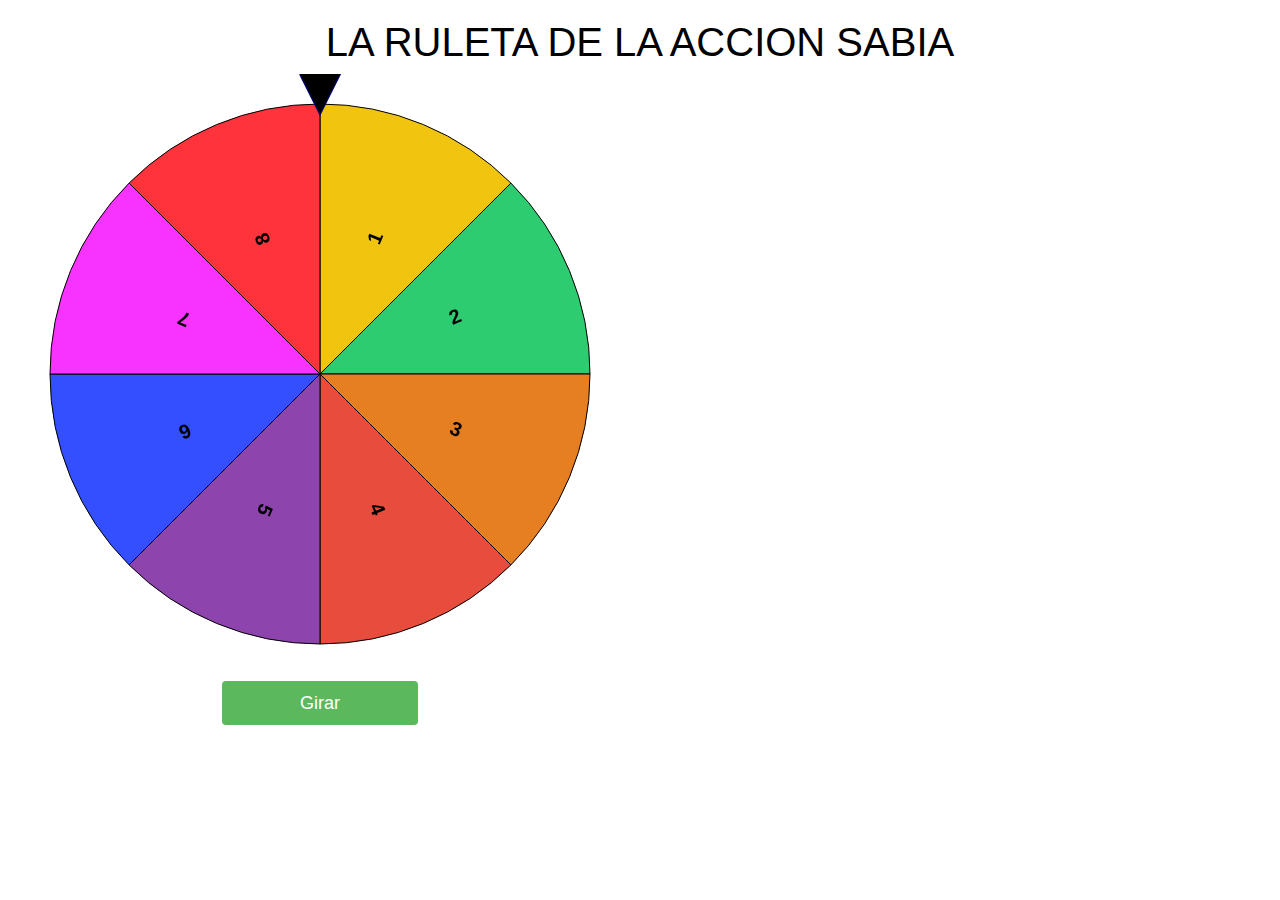
==== index.html @ cdbd2320 "inicial" ====
﻿<!doctype html>
<html lang="en">

<head>
    <meta charset="UTF-8">
    <meta name="viewport"
        content="width=device-width, user-scalable=no, initial-scale=1.0, maximum-scale=1.0, minimum-scale=1.0">
    <meta http-equiv="X-UA-Compatible" content="ie=edge">
    <title>Document</title>
    <script src="js/Winwheel.min.js"></script>
    <script src="js/TweenMax.min.js"></script>
    <script src="js/jQuery-2.1.4.min.js"></script>
    <link rel="stylesheet" href="css/bootstrap.min.css">
</head>
<style>
    body {
        /* background-image: url('https://cdn.pixabay.com/photo/2018/10/22/18/02/teacher-3765909_960_720.jpg');*/
        background-size: 100vw 100vh;
        /*escala automa el ancho y el alto*/
        background-attachment: fixed;
        /*para que la imagen de fondo no se mueva*/
        margin: 0;
    }

    .container {
        width: 100%;
        height: 100%;
    }

    .noneview{
        display: none;
    }
</style>

<body>
    <div class="container">
        <h1 STYLE="font-size: 40px;color:#000000; text-align: center;">LA RULETA DE LA ACCION SABIA</h1>
        <div class="row">           
            <div class="col-md-6" style="text-align: center;">
                <canvas id="canvas" height="600px" width="600px">
                </canvas>
                <center>
                    <input type="button" value="Girar" onclick="limpiar();miRuleta.startAnimation();" id="btn-girar"
                        class="btn btn-success btn-lg" style="width: 200px;margin-left: 0px;border: 2px solid #ffffff">
                </center>
                <br>
            </div>
            <div class="col-md-6">               
                <div id="div-content">
                    <!--Contenido ruleta-->
                    <div id="Pregunta_1" class="preguntas noneview" style="width: 90%;margin: auto">
                        <div class="modal-header">                            
                        <center>
                                <h2 class="modal-title" id="myTitle" style="color:#000"></h2>
                        </div>
                        <div class="modal-body" id="myContent">
                           
                        </div>
                        </center>   
                        <center>
                        <input type="button" value="Limpiar" onclick="limpiar()"
                        class="btn btn-warning btn-lg " style="width: 200px;margin-left: 0px;border: 2px solid #ffffff;">        
                        </center>             
                    </div>
                    <!--Fin Contenido ruleta-->                    
                </div>
            </div>
        </div>
    </div>



    <script>
        var miRuleta = new Winwheel({
            'numSegments': 8,
            'outerRadius': 270,
            'segments': [
                { 'fillStyle': '#f1c40f', 'text': '1' },
                { 'fillStyle': '#2ecc71', 'text': '2' },
                { 'fillStyle': '#e67e22', 'text': '3' },
                { 'fillStyle': '#e74c3c', 'text': '4' },
                { 'fillStyle': '#8e44ad', 'text': '5' },
                { 'fillStyle': '#334fff', 'text': '6' },
                { 'fillStyle': '#f933ff', 'text': '7' },
                { 'fillStyle': '#ff333c', 'text': '8' },
            ],
            'animation': {
                'type': 'spinToStop',
                'duration': 6,
                'callbackFinished': 'Mensaje()',
                'callbackAfter': 'dibujarIndicador()'
            }
        });

        dibujarIndicador();        
        function Mensaje() {
            $('#btn-girar').hide();
            var SegmentoSeleccionado = miRuleta.getIndicatedSegment();
            alert("La ruleta se ha detenido en el número " + SegmentoSeleccionado.text);
            if (SegmentoSeleccionado.text == "1") {
                $('.preguntas').addClass('noneview');
                $('#Pregunta_1').removeClass('noneview');
                $('#myTitle').html("TEXTO 1");
                $('#myContent').html("<ul><li>Opción 1</li><li>Opción 2</li></ul>");
            }
            if (SegmentoSeleccionado.text == "2") {
                $('.preguntas').addClass('noneview');
                $('#Pregunta_1').removeClass('noneview');
                $('#myTitle').html("TEXTO 2");
                $('#myContent').html("<ul><li>Opción 1</li><li>Opción 2</li></ul>");
            }
            if (SegmentoSeleccionado.text == "3") {1
                $('.preguntas').addClass('noneview');
                $('#Pregunta_1').removeClass('noneview');
                $('#myTitle').html("TEXTO 3");
                $('#myContent').html("<ul><li>Opción 1</li><li>Opción 2</li></ul>");
            }
            if (SegmentoSeleccionado.text == "4") {
                $('.preguntas').addClass('noneview');
                $('#Pregunta_1').removeClass('noneview');
                $('#myTitle').html("TEXTO 4");
                $('#myContent').html("<ul><li>Opción 1</li><li>Opción 2</li></ul>");
            }
            if (SegmentoSeleccionado.text == "5") {
                $('.preguntas').addClass('noneview');
                $('#Pregunta_1').removeClass('noneview');
                $('#myTitle').html("TEXTO 5");
                $('#myContent').html("<ul><li>Opción 1</li><li>Opción 2</li></ul>");
            }
            if (SegmentoSeleccionado.text == "6") {
                $('.preguntas').addClass('noneview');
                $('#Pregunta_1').removeClass('noneview');
                $('#myTitle').html("TEXTO 6");
                $('#myContent').html("<ul><li>Opción 1</li><li>Opción 2</li></ul>");
            }
            if (SegmentoSeleccionado.text == "7") {
                $('.preguntas').addClass('noneview');
                $('#Pregunta_1').removeClass('noneview');
                $('#myTitle').html("TEXTO 7");
                $('#myContent').html("<ul><li>Opción 1</li><li>Opción 2</li></ul>");
            }
            if (SegmentoSeleccionado.text == "8") {
                $('.preguntas').addClass('noneview');
                $('#Pregunta_1').removeClass('noneview');
                $('#myTitle').html("TEXTO 8");
                $('#myContent').html("<ul><li>Opción 1</li><li>Opción 2</li></ul>");
            }

            miRuleta.stopAnimation(false);
            dibujarIndicador();     
        }
        function dibujarIndicador() {
            var ctx = miRuleta.ctx;
            ctx.strokeStyle = 'navy';
            ctx.fillStyle = 'black';
            ctx.lineWidth = 2;
            ctx.beginPath();
            ctx.moveTo(300, 0);
            ctx.lineTo(320, 0);
            ctx.lineTo(300, 40);
            ctx.lineTo(280, 0);
            ctx.stroke();
            ctx.fill();
        }

        function limpiar(){
            $('.preguntas').addClass('noneview');
            miRuleta.rotationAngle = 0;
            miRuleta.draw();       
            dibujarIndicador();  
            $('#btn-girar').show();            
        }


    </script>

    <!-- *********************** SCRIPTS *********************************-->
    <script src="js/bootstrap.js"></script>
    <!-- *********************** SCRIPTS *********************************-->
</body>

</html>
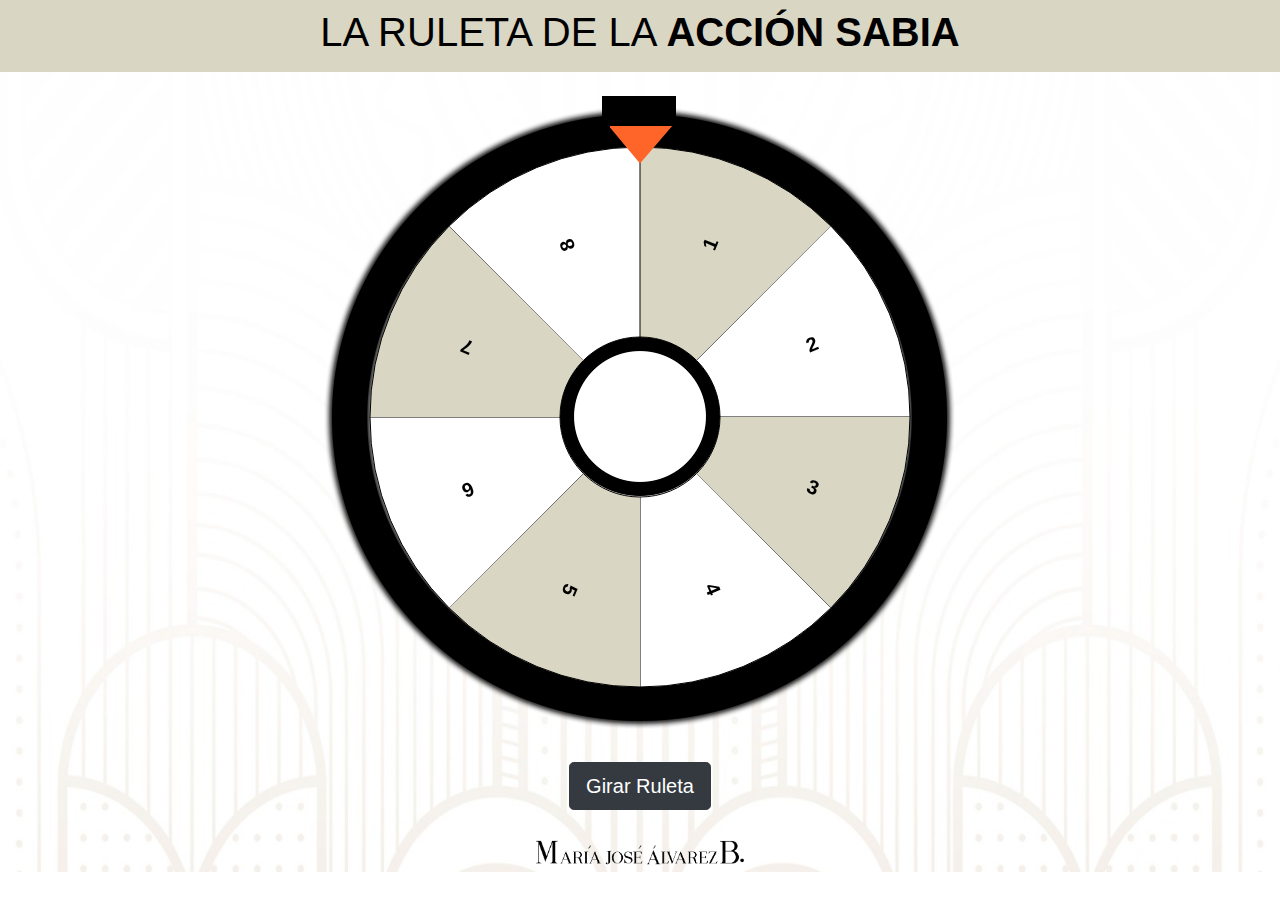
==== commit e20a7a5d: "modificacion css" ====
--- a/index.html
+++ b/index.html
@@ -1,182 +1,310 @@
-﻿<!doctype html>
-<html lang="en">
-
-<head>
-    <meta charset="UTF-8">
-    <meta name="viewport"
-        content="width=device-width, user-scalable=no, initial-scale=1.0, maximum-scale=1.0, minimum-scale=1.0">
-    <meta http-equiv="X-UA-Compatible" content="ie=edge">
-    <title>Document</title>
+<!DOCTYPE html>
+<html xmlns="http://www.w3.org/1999/xhtml">
+
+<head runat="server">
+    <!--Favicon-->
+    <meta http-equiv="Content-Type" content="text/html; charset=utf-8" />
+    <title>LA RULETA DE LA ACCION SABIA</title>
+    <!--Ruleta-->
     <script src="js/Winwheel.min.js"></script>
     <script src="js/TweenMax.min.js"></script>
-    <script src="js/jQuery-2.1.4.min.js"></script>
-    <link rel="stylesheet" href="css/bootstrap.min.css">
+    <!--jQuery-->
+    <script src="js/jquery-3.2.1.slim.min.js"></script>
+    <!--Sweet Alert-->
+    <link href="css/sweetalert2.css" rel="stylesheet" />
+    <script src="js/sweetalert2.min.js"></script>
+    <!--Bootstrap-->
+    <link rel="stylesheet" href="css/bootstrap.min.css" />
+    <!--Font Awesome-->
+    <link rel="stylesheet" href="css/font-awesome.min.css" />
+    <!--Imagen de Fondo-->
+    <style type="text/css">
+        body {
+            background-image: url("src/img/bg.jpg");
+            background-repeat: no-repeat;
+            background-attachment: absolute;
+            background-position: center;
+            background-size: 853px 480px;
+            background-size: 100% 100%;
+            margin: 0 auto;
+            font-family: 'Cerebri Sans Book' , sans-serif;
+            max-height: 950px !important;
+        }
+
+        .header {
+         background-color: #dad6c4;
+         padding: 10px;
+        }
+
+        #canvasContainer {
+            background-image: url(src/img/rueda_logo.png);
+            background-repeat: no-repeat;
+            background-position: center;
+            width: 700px;
+            height: 690px;
+            cursor: pointer;
+        }
+
+        .footer{
+            text-align: center;
+            margin-top: 20px;
+            font-size: 28px;
+
+        }
+    </style>
 </head>
-<style>
-    body {
-        /* background-image: url('https://cdn.pixabay.com/photo/2018/10/22/18/02/teacher-3765909_960_720.jpg');*/
-        background-size: 100vw 100vh;
-        /*escala automa el ancho y el alto*/
-        background-attachment: fixed;
-        /*para que la imagen de fondo no se mueva*/
-        margin: 0;
-    }
-
-    .container {
-        width: 100%;
-        height: 100%;
-    }
-
-    .noneview{
-        display: none;
-    }
-</style>
 
 <body>
-    <div class="container">
-        <h1 STYLE="font-size: 40px;color:#000000; text-align: center;">LA RULETA DE LA ACCION SABIA</h1>
-        <div class="row">           
-            <div class="col-md-6" style="text-align: center;">
-                <canvas id="canvas" height="600px" width="600px">
-                </canvas>
-                <center>
-                    <input type="button" value="Girar" onclick="limpiar();miRuleta.startAnimation();" id="btn-girar"
-                        class="btn btn-success btn-lg" style="width: 200px;margin-left: 0px;border: 2px solid #ffffff">
-                </center>
-                <br>
-            </div>
-            <div class="col-md-6">               
-                <div id="div-content">
-                    <!--Contenido ruleta-->
-                    <div id="Pregunta_1" class="preguntas noneview" style="width: 90%;margin: auto">
-                        <div class="modal-header">                            
-                        <center>
-                                <h2 class="modal-title" id="myTitle" style="color:#000"></h2>
+    <div class="header">
+        <h1 STYLE="font-size: 40px;color:#000000; text-align: center;">LA RULETA DE LA <strong>ACCIÓN SABIA</strong> </h1>
+    </div>  
+    <form id="form1" runat="server">              
+        <div class="container-fluid">
+            <div class="row">
+                <div class="col-sm-12" class="align-baseline">
+                    <div style="margin: 0 auto;width: 700px;">
+                        <div id="canvasContainer">
+                            <canvas id="canvas" width="700" height="690">
+                                Canvas not supported, please user another browser.
+                            </canvas>
                         </div>
-                        <div class="modal-body" id="myContent">
-                           
-                        </div>
-                        </center>   
-                        <center>
-                        <input type="button" value="Limpiar" onclick="limpiar()"
-                        class="btn btn-warning btn-lg " style="width: 200px;margin-left: 0px;border: 2px solid #ffffff;">        
-                        </center>             
+                        <!--Boton Girar-->
+                        <div style="text-align: center;">
+                            <input type="button" onclick="miRuleta.startAnimation();"
+                            class="btn btn-dark btn-lg" value="Girar Ruleta" />
+                        </div>                        
                     </div>
-                    <!--Fin Contenido ruleta-->                    
                 </div>
             </div>
         </div>
+    </form>
+    <div class="footer">
+            <img src="src/img/Logo_M.png" alt="María José ÁLvarez B" style="width: 242px;" />
     </div>
-
-
-
     <script>
+        function seleccion_1() {
+            swal({
+                title: '<i><font color="#000000"><h2><strong>Texto 1!</strong></h2></font></i> ',
+                imageUrl: '',
+                imageWidth: 221,
+                imageHeight: 137,
+                imageAlt: 'Custom image',
+                width: '100%',
+                padding: 60,
+                html:' <h3><small><p align="justify"><br /Lorem ipsum dolor sit amet, consectetur adipiscing elit, sed do eiusmod tempor incididunt ut labore et dolore magna aliqua. <br>Ut enim ad minim veniam, quis nostrud exercitation ullamco laboris nisi ut aliquip ex ea commodo consequat. Duis aute irure dolor in reprehenderit in voluptate velit esse cillum dolore eu fugiat nulla pariatur. Excepteur sint occaecat cupidatat non proident, sunt in culpa qui officia deserunt mollit anim id est laborum<br />  <br><ul><li>Opción 1</li> <li>Opción 2</li></ul> </h3>',
+                showCloseButton: true,
+                focusConfirm: false,
+                confirmButtonText:
+                    '<i class="fa fa-thumbs-up"></i> ¡Genial!',
+                confirmButtonAriaLabel: 'Thumbs up, great!',
+                confirmButtonColor: '#000000',
+            })
+        }
+        function seleccion_2() {
+            swal({
+                title: '<i><font color="#000000"><h2><strong>¡Texto 2!</font></strong></h2></i> ',
+                imageUrl: '',
+                imageWidth: 221,
+                imageHeight: 137,
+                imageAlt: 'Custom image',
+                width: '100%',
+                padding: 60,
+                html:' <h3><small><p align="justify"><br /Lorem ipsum dolor sit amet, consectetur adipiscing elit, sed do eiusmod tempor incididunt ut labore et dolore magna aliqua. <br>Ut enim ad minim veniam, quis nostrud exercitation ullamco laboris nisi ut aliquip ex ea commodo consequat. Duis aute irure dolor in reprehenderit in voluptate velit esse cillum dolore eu fugiat nulla pariatur. Excepteur sint occaecat cupidatat non proident, sunt in culpa qui officia deserunt mollit anim id est laborum<br />  <br><ul><li>Opción 1</li> <li>Opción 2</li></ul> </h3>',
+                showCloseButton: true,
+                focusConfirm: false,
+                confirmButtonText:
+                    '<i class="fa fa-thumbs-up"></i> ¡Genial!',
+                confirmButtonAriaLabel: 'Thumbs up, great!',
+                confirmButtonColor: '#000000',
+            })
+        }
+        function seleccion_3() {
+            swal({
+                title: '<i><font color="#000000"><h2><strong>¡Texto 3!</strong></h2></font></i> ',
+                imageUrl: '',
+                imageWidth: 221,
+                imageHeight: 137,
+                imageAlt: 'Custom image',
+                width: '100%',
+                padding: 60,
+                html:' <h3><small><p align="justify"><br /Lorem ipsum dolor sit amet, consectetur adipiscing elit, sed do eiusmod tempor incididunt ut labore et dolore magna aliqua. <br>Ut enim ad minim veniam, quis nostrud exercitation ullamco laboris nisi ut aliquip ex ea commodo consequat. Duis aute irure dolor in reprehenderit in voluptate velit esse cillum dolore eu fugiat nulla pariatur. Excepteur sint occaecat cupidatat non proident, sunt in culpa qui officia deserunt mollit anim id est laborum<br />  <br><ul><li>Opción 1</li> <li>Opción 2</li></ul> </h3>',
+                showCloseButton: true,
+                focusConfirm: false,
+                confirmButtonText:
+                    '<i class="fa fa-thumbs-up"></i> ¡Genial!',
+                confirmButtonAriaLabel: 'Thumbs up, great!',
+                confirmButtonColor: '#000000',
+            })
+        }
+        function seleccion_4() {
+            swal({
+                title: '<i><font color="#000000"><h2><strong>¡Texto 4!</strong></h2></font></i> ',
+                imageUrl: '',
+                imageWidth: 221,
+                imageHeight: 137,
+                imageAlt: 'Custom image',
+                width: '100%',
+                padding: 60,
+                html:' <h3><small><p align="justify"><br /Lorem ipsum dolor sit amet, consectetur adipiscing elit, sed do eiusmod tempor incididunt ut labore et dolore magna aliqua. <br>Ut enim ad minim veniam, quis nostrud exercitation ullamco laboris nisi ut aliquip ex ea commodo consequat. Duis aute irure dolor in reprehenderit in voluptate velit esse cillum dolore eu fugiat nulla pariatur. Excepteur sint occaecat cupidatat non proident, sunt in culpa qui officia deserunt mollit anim id est laborum<br />  <br><ul><li>Opción 1</li> <li>Opción 2</li></ul> </h3>',
+                showCloseButton: true,
+                focusConfirm: false,
+                confirmButtonText:
+                    '<i class="fa fa-thumbs-up"></i> ¡Genial!',
+                confirmButtonAriaLabel: 'Thumbs up, great!',
+                confirmButtonColor: '#000000',
+            })
+        }
+        function seleccion_5() {
+            swal({
+                title: '<i><font color="#000000"><h2><strong>¡Texto 5!</strong></h2></font></i> ',
+                imageUrl: '',
+                imageWidth: 221,
+                imageHeight: 137,
+                imageAlt: 'Custom image',
+                width: '100%',
+                padding: 60,
+                html:' <h3><small><p align="justify"><br /Lorem ipsum dolor sit amet, consectetur adipiscing elit, sed do eiusmod tempor incididunt ut labore et dolore magna aliqua. <br>Ut enim ad minim veniam, quis nostrud exercitation ullamco laboris nisi ut aliquip ex ea commodo consequat. Duis aute irure dolor in reprehenderit in voluptate velit esse cillum dolore eu fugiat nulla pariatur. Excepteur sint occaecat cupidatat non proident, sunt in culpa qui officia deserunt mollit anim id est laborum<br />  <br><ul><li>Opción 1</li> <li>Opción 2</li></ul> </h3>',
+                showCloseButton: true,
+                focusConfirm: false,
+                confirmButtonText:
+                    '<i class="fa fa-thumbs-up"></i> ¡Genial!',
+                confirmButtonAriaLabel: 'Thumbs up, great!',
+                confirmButtonColor: '#000000',
+            })
+        }
+        function seleccion_6() {
+            swal({
+                title: '<i><font color="#000000"><h2><strong>¡Texto 6!</strong></h2></font></i> ',
+                imageUrl: '',
+                imageWidth: 221,
+                imageHeight: 137,
+                imageAlt: 'Custom image',
+                width: '100%',
+                padding: 60,
+                html:' <h3><small><p align="justify"><br /Lorem ipsum dolor sit amet, consectetur adipiscing elit, sed do eiusmod tempor incididunt ut labore et dolore magna aliqua. <br>Ut enim ad minim veniam, quis nostrud exercitation ullamco laboris nisi ut aliquip ex ea commodo consequat. Duis aute irure dolor in reprehenderit in voluptate velit esse cillum dolore eu fugiat nulla pariatur. Excepteur sint occaecat cupidatat non proident, sunt in culpa qui officia deserunt mollit anim id est laborum<br />  <br><ul><li>Opción 1</li> <li>Opción 2</li></ul> </h3>',
+                showCloseButton: true,
+                focusConfirm: false,
+                confirmButtonText:
+                    '<i class="fa fa-thumbs-up"></i> ¡Genial!',
+                confirmButtonAriaLabel: 'Thumbs up, great!',
+                confirmButtonColor: '#000000',
+            })
+        }
+        function seleccion_7() {
+            swal({
+                title: '<i><font color="#000000"><h2><strong>¡Texto 7!</strong></h2></font></i> ',
+                imageUrl: '',
+                imageWidth: 221,
+                imageHeight: 137,
+                imageAlt: 'Custom image',
+                width: '100%',
+                padding: 60,
+                html:' <h3><small><p align="justify"><br /Lorem ipsum dolor sit amet, consectetur adipiscing elit, sed do eiusmod tempor incididunt ut labore et dolore magna aliqua. <br>Ut enim ad minim veniam, quis nostrud exercitation ullamco laboris nisi ut aliquip ex ea commodo consequat. Duis aute irure dolor in reprehenderit in voluptate velit esse cillum dolore eu fugiat nulla pariatur. Excepteur sint occaecat cupidatat non proident, sunt in culpa qui officia deserunt mollit anim id est laborum<br />  <br><ul><li>Opción 1</li> <li>Opción 2</li></ul> </h3>',
+                showCloseButton: true,
+                focusConfirm: false,
+                confirmButtonText:
+                    '<i class="fa fa-thumbs-up"></i> ¡Genial!',
+                confirmButtonAriaLabel: 'Thumbs up, great!',
+                confirmButtonColor: '#000000',
+            })
+        }
+        function seleccion_8() {
+            swal({
+                title: '<i><font color="#000000"><h2><strong>¡Texto 8!</strong></h2></font></i> ',
+                imageUrl: '',
+                imageWidth: 221,
+                imageHeight: 137,
+                imageAlt: 'Custom image',
+                width: '100%',
+                padding: 60,
+                html:' <h3><small><p align="justify"><br /Lorem ipsum dolor sit amet, consectetur adipiscing elit, sed do eiusmod tempor incididunt ut labore et dolore magna aliqua. <br>Ut enim ad minim veniam, quis nostrud exercitation ullamco laboris nisi ut aliquip ex ea commodo consequat. Duis aute irure dolor in reprehenderit in voluptate velit esse cillum dolore eu fugiat nulla pariatur. Excepteur sint occaecat cupidatat non proident, sunt in culpa qui officia deserunt mollit anim id est laborum<br />  <br><ul><li>Opción 1</li> <li>Opción 2</li></ul> </h3>',
+                showCloseButton: true,
+                focusConfirm: false,
+                confirmButtonText:
+                    '<i class="fa fa-thumbs-up"></i> ¡Genial!',
+                confirmButtonAriaLabel: 'Thumbs up, great!',
+                confirmButtonColor: '#000000',
+            })
+        }
+       
+        <!--Ruletasegmentos-->
         var miRuleta = new Winwheel({
-            'numSegments': 8,
-            'outerRadius': 270,
-            'segments': [
-                { 'fillStyle': '#f1c40f', 'text': '1' },
-                { 'fillStyle': '#2ecc71', 'text': '2' },
-                { 'fillStyle': '#e67e22', 'text': '3' },
-                { 'fillStyle': '#e74c3c', 'text': '4' },
-                { 'fillStyle': '#8e44ad', 'text': '5' },
-                { 'fillStyle': '#334fff', 'text': '6' },
-                { 'fillStyle': '#f933ff', 'text': '7' },
-                { 'fillStyle': '#ff333c', 'text': '8' },
+            'numSegments': 8, // Número de segmentos
+            'outerRadius': 270, // Radio externo
+            'innerRadius': 80,
+            'segments': [ // Datos de los segmentos
+                { 'fillStyle': '#dad6c4', 'text': '1', 'number': '1' },
+                { 'fillStyle': '#ffffff', 'text': '2', 'number': '2' },
+                { 'fillStyle': '#dad6c4', 'text': '3', 'number': '3' },
+                { 'fillStyle': '#ffffff', 'text': '4', 'number': '4' },
+                { 'fillStyle': '#dad6c4', 'text': '5', 'number': '5' },
+                { 'fillStyle': '#ffffff', 'text': '6', 'number': '6' },
+                { 'fillStyle': '#dad6c4', 'text': '7', 'number': '7' },
+                { 'fillStyle': '#ffffff', 'text': '8', 'number': '8' },
             ],
             'animation': {
-                'type': 'spinToStop',
-                'duration': 6,
-                'callbackFinished': 'Mensaje()',
-                'callbackAfter': 'dibujarIndicador()'
+                'type': 'spinToStop', // Giro y alto
+                'duration': 6, // Duración de giro
+                'callbackFinished': 'Mensaje()', // Función para mostrar mensaje
+                'callbackAfter': 'dibujarIndicador()' // Funciona de pintar indicador
             }
         });
-
-        dibujarIndicador();        
         function Mensaje() {
-            $('#btn-girar').hide();
-            var SegmentoSeleccionado = miRuleta.getIndicatedSegment();
-            alert("La ruleta se ha detenido en el número " + SegmentoSeleccionado.text);
-            if (SegmentoSeleccionado.text == "1") {
-                $('.preguntas').addClass('noneview');
-                $('#Pregunta_1').removeClass('noneview');
-                $('#myTitle').html("TEXTO 1");
-                $('#myContent').html("<ul><li>Opción 1</li><li>Opción 2</li></ul>");
+            var SegmentoSeleccionado =
+                winningSegment = miRuleta.getIndicatedSegment();
+                //console.log(SegmentoSeleccionado);
+            var MensajeSeleccionado = winningSegment.number;
+            switch (MensajeSeleccionado) {
+                case "1":
+                    seleccion_1();
+                    break;
+                case "2":
+                    seleccion_2();
+                    break;
+                case "3":
+                    seleccion_3();
+                    break;
+                case "4":
+                    seleccion_4();
+                    break;
+                case "5":
+                    seleccion_5();
+                    break;
+                case "6":
+                    seleccion_6();
+                    break;
+                case "7":
+                    seleccion_7();
+                    break;
+                case "8":
+                    seleccion_8();
+                    break;
             }
-            if (SegmentoSeleccionado.text == "2") {
-                $('.preguntas').addClass('noneview');
-                $('#Pregunta_1').removeClass('noneview');
-                $('#myTitle').html("TEXTO 2");
-                $('#myContent').html("<ul><li>Opción 1</li><li>Opción 2</li></ul>");
-            }
-            if (SegmentoSeleccionado.text == "3") {1
-                $('.preguntas').addClass('noneview');
-                $('#Pregunta_1').removeClass('noneview');
-                $('#myTitle').html("TEXTO 3");
-                $('#myContent').html("<ul><li>Opción 1</li><li>Opción 2</li></ul>");
-            }
-            if (SegmentoSeleccionado.text == "4") {
-                $('.preguntas').addClass('noneview');
-                $('#Pregunta_1').removeClass('noneview');
-                $('#myTitle').html("TEXTO 4");
-                $('#myContent').html("<ul><li>Opción 1</li><li>Opción 2</li></ul>");
-            }
-            if (SegmentoSeleccionado.text == "5") {
-                $('.preguntas').addClass('noneview');
-                $('#Pregunta_1').removeClass('noneview');
-                $('#myTitle').html("TEXTO 5");
-                $('#myContent').html("<ul><li>Opción 1</li><li>Opción 2</li></ul>");
-            }
-            if (SegmentoSeleccionado.text == "6") {
-                $('.preguntas').addClass('noneview');
-                $('#Pregunta_1').removeClass('noneview');
-                $('#myTitle').html("TEXTO 6");
-                $('#myContent').html("<ul><li>Opción 1</li><li>Opción 2</li></ul>");
-            }
-            if (SegmentoSeleccionado.text == "7") {
-                $('.preguntas').addClass('noneview');
-                $('#Pregunta_1').removeClass('noneview');
-                $('#myTitle').html("TEXTO 7");
-                $('#myContent').html("<ul><li>Opción 1</li><li>Opción 2</li></ul>");
-            }
-            if (SegmentoSeleccionado.text == "8") {
-                $('.preguntas').addClass('noneview');
-                $('#Pregunta_1').removeClass('noneview');
-                $('#myTitle').html("TEXTO 8");
-                $('#myContent').html("<ul><li>Opción 1</li><li>Opción 2</li></ul>");
-            }
-
+            //Reinicio de Ruleta
             miRuleta.stopAnimation(false);
-            dibujarIndicador();     
-        }
+            miRuleta.rotationAngle = 0;
+            miRuleta.draw();
+            dibujarIndicador();
+        }
+
+        dibujarIndicador();
         function dibujarIndicador() {
             var ctx = miRuleta.ctx;
-            ctx.strokeStyle = 'navy';
-            ctx.fillStyle = 'black';
+            distnaciaX = 150;
+            distnaciaY = 50;
+            ctx = miRuleta.ctx;
+            ctx.strokeStyle = '#FF6528';
+            ctx.fillStyle = '#FF6528';
             ctx.lineWidth = 2;
             ctx.beginPath();
-            ctx.moveTo(300, 0);
-            ctx.lineTo(320, 0);
-            ctx.lineTo(300, 40);
-            ctx.lineTo(280, 0);
+            ctx.moveTo(distnaciaX + 170, distnaciaY + 5);
+            ctx.lineTo(distnaciaX + 230, distnaciaY + 5);
+            ctx.lineTo(distnaciaX + 200, distnaciaY + 40);
+            ctx.lineTo(distnaciaX + 171, distnaciaY + 5);
             ctx.stroke();
             ctx.fill();
         }
-
-        function limpiar(){
-            $('.preguntas').addClass('noneview');
-            miRuleta.rotationAngle = 0;
-            miRuleta.draw();       
-            dibujarIndicador();  
-            $('#btn-girar').show();            
-        }
-
-
     </script>
-
-    <!-- *********************** SCRIPTS *********************************-->
-    <script src="js/bootstrap.js"></script>
-    <!-- *********************** SCRIPTS *********************************-->
 </body>
 
 </html>--- a/css/sweetalert2.css
+++ b/css/sweetalert2.css
@@ -0,0 +1,828 @@
+body.swal2-shown {
+  overflow-y: hidden; }
+
+body.swal2-iosfix {
+  position: fixed;
+  left: 0;
+  right: 0; }
+
+.swal2-container {
+  display: -webkit-box;
+  display: -ms-flexbox;
+  display: flex;
+  -webkit-box-orient: horizontal;
+  -webkit-box-direction: normal;
+      -ms-flex-direction: row;
+          flex-direction: row;
+  -webkit-box-align: center;
+      -ms-flex-align: center;
+          align-items: center;
+  -webkit-box-pack: center;
+      -ms-flex-pack: center;
+          justify-content: center;
+  position: fixed;
+  top: 0;
+  left: 0;
+  bottom: 0;
+  right: 0;
+  padding: 10px;
+  background-color: transparent;
+  z-index: 1060; }
+  .swal2-container.swal2-top {
+    -webkit-box-align: start;
+        -ms-flex-align: start;
+            align-items: flex-start; }
+  .swal2-container.swal2-top-left {
+    -webkit-box-align: start;
+        -ms-flex-align: start;
+            align-items: flex-start;
+    -webkit-box-pack: start;
+        -ms-flex-pack: start;
+            justify-content: flex-start; }
+  .swal2-container.swal2-top-right {
+    -webkit-box-align: start;
+        -ms-flex-align: start;
+            align-items: flex-start;
+    -webkit-box-pack: end;
+        -ms-flex-pack: end;
+            justify-content: flex-end; }
+  .swal2-container.swal2-center {
+    -webkit-box-align: center;
+        -ms-flex-align: center;
+            align-items: center; }
+  .swal2-container.swal2-center-left {
+    -webkit-box-align: center;
+        -ms-flex-align: center;
+            align-items: center;
+    -webkit-box-pack: start;
+        -ms-flex-pack: start;
+            justify-content: flex-start; }
+  .swal2-container.swal2-center-right {
+    -webkit-box-align: center;
+        -ms-flex-align: center;
+            align-items: center;
+    -webkit-box-pack: end;
+        -ms-flex-pack: end;
+            justify-content: flex-end; }
+  .swal2-container.swal2-bottom {
+    -webkit-box-align: end;
+        -ms-flex-align: end;
+            align-items: flex-end; }
+  .swal2-container.swal2-bottom-left {
+    -webkit-box-align: end;
+        -ms-flex-align: end;
+            align-items: flex-end;
+    -webkit-box-pack: start;
+        -ms-flex-pack: start;
+            justify-content: flex-start; }
+  .swal2-container.swal2-bottom-right {
+    -webkit-box-align: end;
+        -ms-flex-align: end;
+            align-items: flex-end;
+    -webkit-box-pack: end;
+        -ms-flex-pack: end;
+            justify-content: flex-end; }
+  .swal2-container.swal2-grow-fullscreen > .swal2-modal {
+    display: -webkit-box !important;
+    display: -ms-flexbox !important;
+    display: flex !important;
+    -webkit-box-flex: 1;
+        -ms-flex: 1;
+            flex: 1;
+    -ms-flex-item-align: stretch;
+        align-self: stretch;
+    -webkit-box-pack: center;
+        -ms-flex-pack: center;
+            justify-content: center; }
+  .swal2-container.swal2-grow-row > .swal2-modal {
+    display: -webkit-box !important;
+    display: -ms-flexbox !important;
+    display: flex !important;
+    -webkit-box-flex: 1;
+        -ms-flex: 1;
+            flex: 1;
+    -ms-flex-line-pack: center;
+        align-content: center;
+    -webkit-box-pack: center;
+        -ms-flex-pack: center;
+            justify-content: center; }
+  .swal2-container.swal2-grow-column {
+    -webkit-box-flex: 1;
+        -ms-flex: 1;
+            flex: 1;
+    -webkit-box-orient: vertical;
+    -webkit-box-direction: normal;
+        -ms-flex-direction: column;
+            flex-direction: column; }
+    .swal2-container.swal2-grow-column.swal2-top, .swal2-container.swal2-grow-column.swal2-center, .swal2-container.swal2-grow-column.swal2-bottom {
+      -webkit-box-align: center;
+          -ms-flex-align: center;
+              align-items: center; }
+    .swal2-container.swal2-grow-column.swal2-top-left, .swal2-container.swal2-grow-column.swal2-center-left, .swal2-container.swal2-grow-column.swal2-bottom-left {
+      -webkit-box-align: start;
+          -ms-flex-align: start;
+              align-items: flex-start; }
+    .swal2-container.swal2-grow-column.swal2-top-right, .swal2-container.swal2-grow-column.swal2-center-right, .swal2-container.swal2-grow-column.swal2-bottom-right {
+      -webkit-box-align: end;
+          -ms-flex-align: end;
+              align-items: flex-end; }
+    .swal2-container.swal2-grow-column > .swal2-modal {
+      display: -webkit-box !important;
+      display: -ms-flexbox !important;
+      display: flex !important;
+      -webkit-box-flex: 1;
+          -ms-flex: 1;
+              flex: 1;
+      -ms-flex-line-pack: center;
+          align-content: center;
+      -webkit-box-pack: center;
+          -ms-flex-pack: center;
+              justify-content: center; }
+  .swal2-container.swal2-fade {
+    -webkit-transition: background-color .1s;
+    transition: background-color .1s; }
+  .swal2-container.swal2-shown {
+    background-color: rgba(0, 0, 0, 0.4); }
+
+.swal2-modal {
+  -webkit-box-orient: vertical;
+  -webkit-box-direction: normal;
+      -ms-flex-direction: column;
+          flex-direction: column;
+  background-color: #fff;
+  font-family: 'Cerebri Sans Book', 'Helvetica Neue', Helvetica, Arial, sans-serif,;
+  border-radius: 5px;
+  -webkit-box-sizing: border-box;
+          box-sizing: border-box;
+  text-align: center;
+  overflow-x: hidden;
+  overflow-y: auto;
+  display: none;
+  position: relative;
+  max-width: 100%; }
+  .swal2-modal:focus {
+    outline: none; }
+  .swal2-modal.swal2-loading {
+    overflow-y: hidden; }
+  .swal2-modal .swal2-title {
+    color: #595959;
+    font-size: 30px;
+    text-align: center;
+    font-weight: 600;
+    text-transform: none;
+    position: relative;
+    margin: 0 0 .4em;
+    padding: 0;
+    display: block;
+    word-wrap: break-word; }
+  .swal2-modal .swal2-buttonswrapper {
+    margin-top: 15px; }
+    .swal2-modal .swal2-buttonswrapper:not(.swal2-loading) .swal2-styled[disabled] {
+      opacity: .4;
+      cursor: no-drop; }
+    .swal2-modal .swal2-buttonswrapper.swal2-loading .swal2-styled.swal2-confirm {
+      -webkit-box-sizing: border-box;
+              box-sizing: border-box;
+      border: 4px solid transparent;
+      border-color: transparent;
+      width: 40px;
+      height: 40px;
+      padding: 0;
+      margin: 7.5px;
+      vertical-align: top;
+      background-color: transparent !important;
+      color: transparent;
+      cursor: default;
+      border-radius: 100%;
+      -webkit-animation: rotate-loading 1.5s linear 0s infinite normal;
+              animation: rotate-loading 1.5s linear 0s infinite normal;
+      -webkit-user-select: none;
+         -moz-user-select: none;
+          -ms-user-select: none;
+              user-select: none; }
+    .swal2-modal .swal2-buttonswrapper.swal2-loading .swal2-styled.swal2-cancel {
+      margin-left: 30px;
+      margin-right: 30px; }
+    .swal2-modal .swal2-buttonswrapper.swal2-loading :not(.swal2-styled).swal2-confirm::after {
+      display: inline-block;
+      content: '';
+      margin-left: 5px;
+      vertical-align: -1px;
+      height: 15px;
+      width: 15px;
+      border: 3px solid #999999;
+      -webkit-box-shadow: 1px 1px 1px #fff;
+              box-shadow: 1px 1px 1px #fff;
+      border-right-color: transparent;
+      border-radius: 50%;
+      -webkit-animation: rotate-loading 1.5s linear 0s infinite normal;
+              animation: rotate-loading 1.5s linear 0s infinite normal; }
+  .swal2-modal .swal2-styled {
+    border: 0;
+    border-radius: 3px;
+    -webkit-box-shadow: none;
+            box-shadow: none;
+    color: #fff;
+    cursor: pointer;
+    font-size: 17px;
+    font-weight: 500;
+    margin: 15px 5px 0;
+    padding: 10px 32px; }
+    .swal2-modal .swal2-styled:focus {
+      outline: none;
+      -webkit-box-shadow: 0 0 0 2px #fff, 0 0 0 4px rgba(50, 100, 150, 0.4);
+              box-shadow: 0 0 0 2px #fff, 0 0 0 4px rgba(50, 100, 150, 0.4); }
+  .swal2-modal .swal2-image {
+    margin: 20px auto;
+    max-width: 100%; }
+  .swal2-modal .swal2-close {
+    background: transparent;
+    border: 0;
+    margin: 0;
+    padding: 0;
+    width: 38px;
+    height: 40px;
+    font-size: 36px;
+    line-height: 40px;
+    font-family: serif;
+    position: absolute;
+    top: 5px;
+    right: 8px;
+    cursor: pointer;
+    color: #cccccc;
+    -webkit-transition: color .1s ease;
+    transition: color .1s ease; }
+    .swal2-modal .swal2-close:hover {
+      color: #d55; }
+  .swal2-modal > .swal2-input,
+  .swal2-modal > .swal2-file,
+  .swal2-modal > .swal2-textarea,
+  .swal2-modal > .swal2-select,
+  .swal2-modal > .swal2-radio,
+  .swal2-modal > .swal2-checkbox {
+    display: none; }
+  .swal2-modal .swal2-content {
+    font-size: 18px;
+    text-align: center;
+    font-weight: 300;
+    position: relative;
+    float: none;
+    margin: 0;
+    padding: 0;
+    line-height: normal;
+    color: #545454;
+    word-wrap: break-word; }
+  .swal2-modal .swal2-input,
+  .swal2-modal .swal2-file,
+  .swal2-modal .swal2-textarea,
+  .swal2-modal .swal2-select,
+  .swal2-modal .swal2-radio,
+  .swal2-modal .swal2-checkbox {
+    margin: 20px auto; }
+  .swal2-modal .swal2-input,
+  .swal2-modal .swal2-file,
+  .swal2-modal .swal2-textarea {
+    width: 100%;
+    -webkit-box-sizing: border-box;
+            box-sizing: border-box;
+    font-size: 18px;
+    border-radius: 3px;
+    border: 1px solid #d9d9d9;
+    -webkit-box-shadow: inset 0 1px 1px rgba(0, 0, 0, 0.06);
+            box-shadow: inset 0 1px 1px rgba(0, 0, 0, 0.06);
+    -webkit-transition: border-color .3s, -webkit-box-shadow .3s;
+    transition: border-color .3s, -webkit-box-shadow .3s;
+    transition: border-color .3s, box-shadow .3s;
+    transition: border-color .3s, box-shadow .3s, -webkit-box-shadow .3s; }
+    .swal2-modal .swal2-input.swal2-inputerror,
+    .swal2-modal .swal2-file.swal2-inputerror,
+    .swal2-modal .swal2-textarea.swal2-inputerror {
+      border-color: #f27474 !important;
+      -webkit-box-shadow: 0 0 2px #f27474 !important;
+              box-shadow: 0 0 2px #f27474 !important; }
+    .swal2-modal .swal2-input:focus,
+    .swal2-modal .swal2-file:focus,
+    .swal2-modal .swal2-textarea:focus {
+      outline: none;
+      border: 1px solid #b4dbed;
+      -webkit-box-shadow: 0 0 3px #c4e6f5;
+              box-shadow: 0 0 3px #c4e6f5; }
+    .swal2-modal .swal2-input::-webkit-input-placeholder,
+    .swal2-modal .swal2-file::-webkit-input-placeholder,
+    .swal2-modal .swal2-textarea::-webkit-input-placeholder {
+      color: #cccccc; }
+    .swal2-modal .swal2-input:-ms-input-placeholder,
+    .swal2-modal .swal2-file:-ms-input-placeholder,
+    .swal2-modal .swal2-textarea:-ms-input-placeholder {
+      color: #cccccc; }
+    .swal2-modal .swal2-input::-ms-input-placeholder,
+    .swal2-modal .swal2-file::-ms-input-placeholder,
+    .swal2-modal .swal2-textarea::-ms-input-placeholder {
+      color: #cccccc; }
+    .swal2-modal .swal2-input::placeholder,
+    .swal2-modal .swal2-file::placeholder,
+    .swal2-modal .swal2-textarea::placeholder {
+      color: #cccccc; }
+  .swal2-modal .swal2-range input {
+    float: left;
+    width: 80%; }
+  .swal2-modal .swal2-range output {
+    float: right;
+    width: 20%;
+    font-size: 20px;
+    font-weight: 600;
+    text-align: center; }
+  .swal2-modal .swal2-range input,
+  .swal2-modal .swal2-range output {
+    height: 43px;
+    line-height: 43px;
+    vertical-align: middle;
+    margin: 20px auto;
+    padding: 0; }
+  .swal2-modal .swal2-input {
+    height: 43px;
+    padding: 0 12px; }
+    .swal2-modal .swal2-input[type='number'] {
+      max-width: 150px; }
+  .swal2-modal .swal2-file {
+    font-size: 20px; }
+  .swal2-modal .swal2-textarea {
+    height: 108px;
+    padding: 12px; }
+  .swal2-modal .swal2-select {
+    color: #545454;
+    font-size: inherit;
+    padding: 5px 10px;
+    min-width: 40%;
+    max-width: 100%; }
+  .swal2-modal .swal2-radio {
+    border: 0; }
+    .swal2-modal .swal2-radio label:not(:first-child) {
+      margin-left: 20px; }
+    .swal2-modal .swal2-radio input,
+    .swal2-modal .swal2-radio span {
+      vertical-align: middle; }
+    .swal2-modal .swal2-radio input {
+      margin: 0 3px 0 0; }
+  .swal2-modal .swal2-checkbox {
+    color: #545454; }
+    .swal2-modal .swal2-checkbox input,
+    .swal2-modal .swal2-checkbox span {
+      vertical-align: middle; }
+  .swal2-modal .swal2-validationerror {
+    background-color: #f0f0f0;
+    margin: 0 -20px;
+    overflow: hidden;
+    padding: 10px;
+    color: gray;
+    font-size: 16px;
+    font-weight: 300;
+    display: none; }
+    .swal2-modal .swal2-validationerror::before {
+      content: '!';
+      display: inline-block;
+      width: 24px;
+      height: 24px;
+      border-radius: 50%;
+      background-color: #ea7d7d;
+      color: #fff;
+      line-height: 24px;
+      text-align: center;
+      margin-right: 10px; }
+
+@supports (-ms-accelerator: true) {
+  .swal2-range input {
+    width: 100% !important; }
+  .swal2-range output {
+    display: none; } }
+
+@media all and (-ms-high-contrast: none), (-ms-high-contrast: active) {
+  .swal2-range input {
+    width: 100% !important; }
+  .swal2-range output {
+    display: none; } }
+
+.swal2-icon {
+  width: 80px;
+  height: 80px;
+  border: 4px solid transparent;
+  border-radius: 50%;
+  margin: 20px auto 30px;
+  padding: 0;
+  position: relative;
+  -webkit-box-sizing: content-box;
+          box-sizing: content-box;
+  cursor: default;
+  -webkit-user-select: none;
+     -moz-user-select: none;
+      -ms-user-select: none;
+          user-select: none; }
+  .swal2-icon.swal2-error {
+    border-color: #f27474; }
+    .swal2-icon.swal2-error .swal2-x-mark {
+      position: relative;
+      display: block; }
+    .swal2-icon.swal2-error [class^='swal2-x-mark-line'] {
+      position: absolute;
+      height: 5px;
+      width: 47px;
+      background-color: #f27474;
+      display: block;
+      top: 37px;
+      border-radius: 2px; }
+      .swal2-icon.swal2-error [class^='swal2-x-mark-line'][class$='left'] {
+        -webkit-transform: rotate(45deg);
+                transform: rotate(45deg);
+        left: 17px; }
+      .swal2-icon.swal2-error [class^='swal2-x-mark-line'][class$='right'] {
+        -webkit-transform: rotate(-45deg);
+                transform: rotate(-45deg);
+        right: 16px; }
+  .swal2-icon.swal2-warning {
+    font-family: 'Helvetica Neue', Helvetica, Arial, sans-serif;
+    color: #f8bb86;
+    border-color: #facea8;
+    font-size: 60px;
+    line-height: 80px;
+    text-align: center; }
+  .swal2-icon.swal2-info {
+    font-family: 'Open Sans', sans-serif;
+    color: #3fc3ee;
+    border-color: #9de0f6;
+    font-size: 60px;
+    line-height: 80px;
+    text-align: center; }
+  .swal2-icon.swal2-question {
+    font-family: 'Helvetica Neue', Helvetica, Arial, sans-serif;
+    color: #87adbd;
+    border-color: #c9dae1;
+    font-size: 60px;
+    line-height: 80px;
+    text-align: center; }
+  .swal2-icon.swal2-success {
+    border-color: #a5dc86; }
+    .swal2-icon.swal2-success [class^='swal2-success-circular-line'] {
+      border-radius: 50%;
+      position: absolute;
+      width: 60px;
+      height: 120px;
+      -webkit-transform: rotate(45deg);
+              transform: rotate(45deg); }
+      .swal2-icon.swal2-success [class^='swal2-success-circular-line'][class$='left'] {
+        border-radius: 120px 0 0 120px;
+        top: -7px;
+        left: -33px;
+        -webkit-transform: rotate(-45deg);
+                transform: rotate(-45deg);
+        -webkit-transform-origin: 60px 60px;
+                transform-origin: 60px 60px; }
+      .swal2-icon.swal2-success [class^='swal2-success-circular-line'][class$='right'] {
+        border-radius: 0 120px 120px 0;
+        top: -11px;
+        left: 30px;
+        -webkit-transform: rotate(-45deg);
+                transform: rotate(-45deg);
+        -webkit-transform-origin: 0 60px;
+                transform-origin: 0 60px; }
+    .swal2-icon.swal2-success .swal2-success-ring {
+      width: 80px;
+      height: 80px;
+      border: 4px solid rgba(165, 220, 134, 0.2);
+      border-radius: 50%;
+      -webkit-box-sizing: content-box;
+              box-sizing: content-box;
+      position: absolute;
+      left: -4px;
+      top: -4px;
+      z-index: 2; }
+    .swal2-icon.swal2-success .swal2-success-fix {
+      width: 7px;
+      height: 90px;
+      position: absolute;
+      left: 28px;
+      top: 8px;
+      z-index: 1;
+      -webkit-transform: rotate(-45deg);
+              transform: rotate(-45deg); }
+    .swal2-icon.swal2-success [class^='swal2-success-line'] {
+      height: 5px;
+      background-color: #a5dc86;
+      display: block;
+      border-radius: 2px;
+      position: absolute;
+      z-index: 2; }
+      .swal2-icon.swal2-success [class^='swal2-success-line'][class$='tip'] {
+        width: 25px;
+        left: 14px;
+        top: 46px;
+        -webkit-transform: rotate(45deg);
+                transform: rotate(45deg); }
+      .swal2-icon.swal2-success [class^='swal2-success-line'][class$='long'] {
+        width: 47px;
+        right: 8px;
+        top: 38px;
+        -webkit-transform: rotate(-45deg);
+                transform: rotate(-45deg); }
+
+.swal2-progresssteps {
+  font-weight: 600;
+  margin: 0 0 20px;
+  padding: 0; }
+  .swal2-progresssteps li {
+    display: inline-block;
+    position: relative; }
+  .swal2-progresssteps .swal2-progresscircle {
+    background: #3085d6;
+    border-radius: 2em;
+    color: #fff;
+    height: 2em;
+    line-height: 2em;
+    text-align: center;
+    width: 2em;
+    z-index: 20; }
+    .swal2-progresssteps .swal2-progresscircle:first-child {
+      margin-left: 0; }
+    .swal2-progresssteps .swal2-progresscircle:last-child {
+      margin-right: 0; }
+    .swal2-progresssteps .swal2-progresscircle.swal2-activeprogressstep {
+      background: #3085d6; }
+      .swal2-progresssteps .swal2-progresscircle.swal2-activeprogressstep ~ .swal2-progresscircle {
+        background: #add8e6; }
+      .swal2-progresssteps .swal2-progresscircle.swal2-activeprogressstep ~ .swal2-progressline {
+        background: #add8e6; }
+  .swal2-progresssteps .swal2-progressline {
+    background: #3085d6;
+    height: .4em;
+    margin: 0 -1px;
+    z-index: 10; }
+
+[class^='swal2'] {
+  -webkit-tap-highlight-color: transparent; }
+
+@-webkit-keyframes showSweetAlert {
+  0% {
+    -webkit-transform: scale(0.7);
+            transform: scale(0.7); }
+  45% {
+    -webkit-transform: scale(1.05);
+            transform: scale(1.05); }
+  80% {
+    -webkit-transform: scale(0.95);
+            transform: scale(0.95); }
+  100% {
+    -webkit-transform: scale(1);
+            transform: scale(1); } }
+
+@keyframes showSweetAlert {
+  0% {
+    -webkit-transform: scale(0.7);
+            transform: scale(0.7); }
+  45% {
+    -webkit-transform: scale(1.05);
+            transform: scale(1.05); }
+  80% {
+    -webkit-transform: scale(0.95);
+            transform: scale(0.95); }
+  100% {
+    -webkit-transform: scale(1);
+            transform: scale(1); } }
+
+@-webkit-keyframes hideSweetAlert {
+  0% {
+    -webkit-transform: scale(1);
+            transform: scale(1);
+    opacity: 1; }
+  100% {
+    -webkit-transform: scale(0.5);
+            transform: scale(0.5);
+    opacity: 0; } }
+
+@keyframes hideSweetAlert {
+  0% {
+    -webkit-transform: scale(1);
+            transform: scale(1);
+    opacity: 1; }
+  100% {
+    -webkit-transform: scale(0.5);
+            transform: scale(0.5);
+    opacity: 0; } }
+
+.swal2-show {
+  -webkit-animation: showSweetAlert .3s;
+          animation: showSweetAlert .3s; }
+  .swal2-show.swal2-noanimation {
+    -webkit-animation: none;
+            animation: none; }
+
+.swal2-hide {
+  -webkit-animation: hideSweetAlert .15s forwards;
+          animation: hideSweetAlert .15s forwards; }
+  .swal2-hide.swal2-noanimation {
+    -webkit-animation: none;
+            animation: none; }
+
+@-webkit-keyframes animate-success-tip {
+  0% {
+    width: 0;
+    left: 1px;
+    top: 19px; }
+  54% {
+    width: 0;
+    left: 1px;
+    top: 19px; }
+  70% {
+    width: 50px;
+    left: -8px;
+    top: 37px; }
+  84% {
+    width: 17px;
+    left: 21px;
+    top: 48px; }
+  100% {
+    width: 25px;
+    left: 14px;
+    top: 45px; } }
+
+@keyframes animate-success-tip {
+  0% {
+    width: 0;
+    left: 1px;
+    top: 19px; }
+  54% {
+    width: 0;
+    left: 1px;
+    top: 19px; }
+  70% {
+    width: 50px;
+    left: -8px;
+    top: 37px; }
+  84% {
+    width: 17px;
+    left: 21px;
+    top: 48px; }
+  100% {
+    width: 25px;
+    left: 14px;
+    top: 45px; } }
+
+@-webkit-keyframes animate-success-long {
+  0% {
+    width: 0;
+    right: 46px;
+    top: 54px; }
+  65% {
+    width: 0;
+    right: 46px;
+    top: 54px; }
+  84% {
+    width: 55px;
+    right: 0;
+    top: 35px; }
+  100% {
+    width: 47px;
+    right: 8px;
+    top: 38px; } }
+
+@keyframes animate-success-long {
+  0% {
+    width: 0;
+    right: 46px;
+    top: 54px; }
+  65% {
+    width: 0;
+    right: 46px;
+    top: 54px; }
+  84% {
+    width: 55px;
+    right: 0;
+    top: 35px; }
+  100% {
+    width: 47px;
+    right: 8px;
+    top: 38px; } }
+
+@-webkit-keyframes rotatePlaceholder {
+  0% {
+    -webkit-transform: rotate(-45deg);
+            transform: rotate(-45deg); }
+  5% {
+    -webkit-transform: rotate(-45deg);
+            transform: rotate(-45deg); }
+  12% {
+    -webkit-transform: rotate(-405deg);
+            transform: rotate(-405deg); }
+  100% {
+    -webkit-transform: rotate(-405deg);
+            transform: rotate(-405deg); } }
+
+@keyframes rotatePlaceholder {
+  0% {
+    -webkit-transform: rotate(-45deg);
+            transform: rotate(-45deg); }
+  5% {
+    -webkit-transform: rotate(-45deg);
+            transform: rotate(-45deg); }
+  12% {
+    -webkit-transform: rotate(-405deg);
+            transform: rotate(-405deg); }
+  100% {
+    -webkit-transform: rotate(-405deg);
+            transform: rotate(-405deg); } }
+
+.swal2-animate-success-line-tip {
+  -webkit-animation: animate-success-tip .75s;
+          animation: animate-success-tip .75s; }
+
+.swal2-animate-success-line-long {
+  -webkit-animation: animate-success-long .75s;
+          animation: animate-success-long .75s; }
+
+.swal2-success.swal2-animate-success-icon .swal2-success-circular-line-right {
+  -webkit-animation: rotatePlaceholder 4.25s ease-in;
+          animation: rotatePlaceholder 4.25s ease-in; }
+
+@-webkit-keyframes animate-error-icon {
+  0% {
+    -webkit-transform: rotateX(100deg);
+            transform: rotateX(100deg);
+    opacity: 0; }
+  100% {
+    -webkit-transform: rotateX(0deg);
+            transform: rotateX(0deg);
+    opacity: 1; } }
+
+@keyframes animate-error-icon {
+  0% {
+    -webkit-transform: rotateX(100deg);
+            transform: rotateX(100deg);
+    opacity: 0; }
+  100% {
+    -webkit-transform: rotateX(0deg);
+            transform: rotateX(0deg);
+    opacity: 1; } }
+
+.swal2-animate-error-icon {
+  -webkit-animation: animate-error-icon .5s;
+          animation: animate-error-icon .5s; }
+
+@-webkit-keyframes animate-x-mark {
+  0% {
+    -webkit-transform: scale(0.4);
+            transform: scale(0.4);
+    margin-top: 26px;
+    opacity: 0; }
+  50% {
+    -webkit-transform: scale(0.4);
+            transform: scale(0.4);
+    margin-top: 26px;
+    opacity: 0; }
+  80% {
+    -webkit-transform: scale(1.15);
+            transform: scale(1.15);
+    margin-top: -6px; }
+  100% {
+    -webkit-transform: scale(1);
+            transform: scale(1);
+    margin-top: 0;
+    opacity: 1; } }
+
+@keyframes animate-x-mark {
+  0% {
+    -webkit-transform: scale(0.4);
+            transform: scale(0.4);
+    margin-top: 26px;
+    opacity: 0; }
+  50% {
+    -webkit-transform: scale(0.4);
+            transform: scale(0.4);
+    margin-top: 26px;
+    opacity: 0; }
+  80% {
+    -webkit-transform: scale(1.15);
+            transform: scale(1.15);
+    margin-top: -6px; }
+  100% {
+    -webkit-transform: scale(1);
+            transform: scale(1);
+    margin-top: 0;
+    opacity: 1; } }
+
+.swal2-animate-x-mark {
+  -webkit-animation: animate-x-mark .5s;
+          animation: animate-x-mark .5s; }
+
+@-webkit-keyframes rotate-loading {
+  0% {
+    -webkit-transform: rotate(0deg);
+            transform: rotate(0deg); }
+  100% {
+    -webkit-transform: rotate(360deg);
+            transform: rotate(360deg); } }
+
+@keyframes rotate-loading {
+  0% {
+    -webkit-transform: rotate(0deg);
+            transform: rotate(0deg); }
+  100% {
+    -webkit-transform: rotate(360deg);
+            transform: rotate(360deg); } }
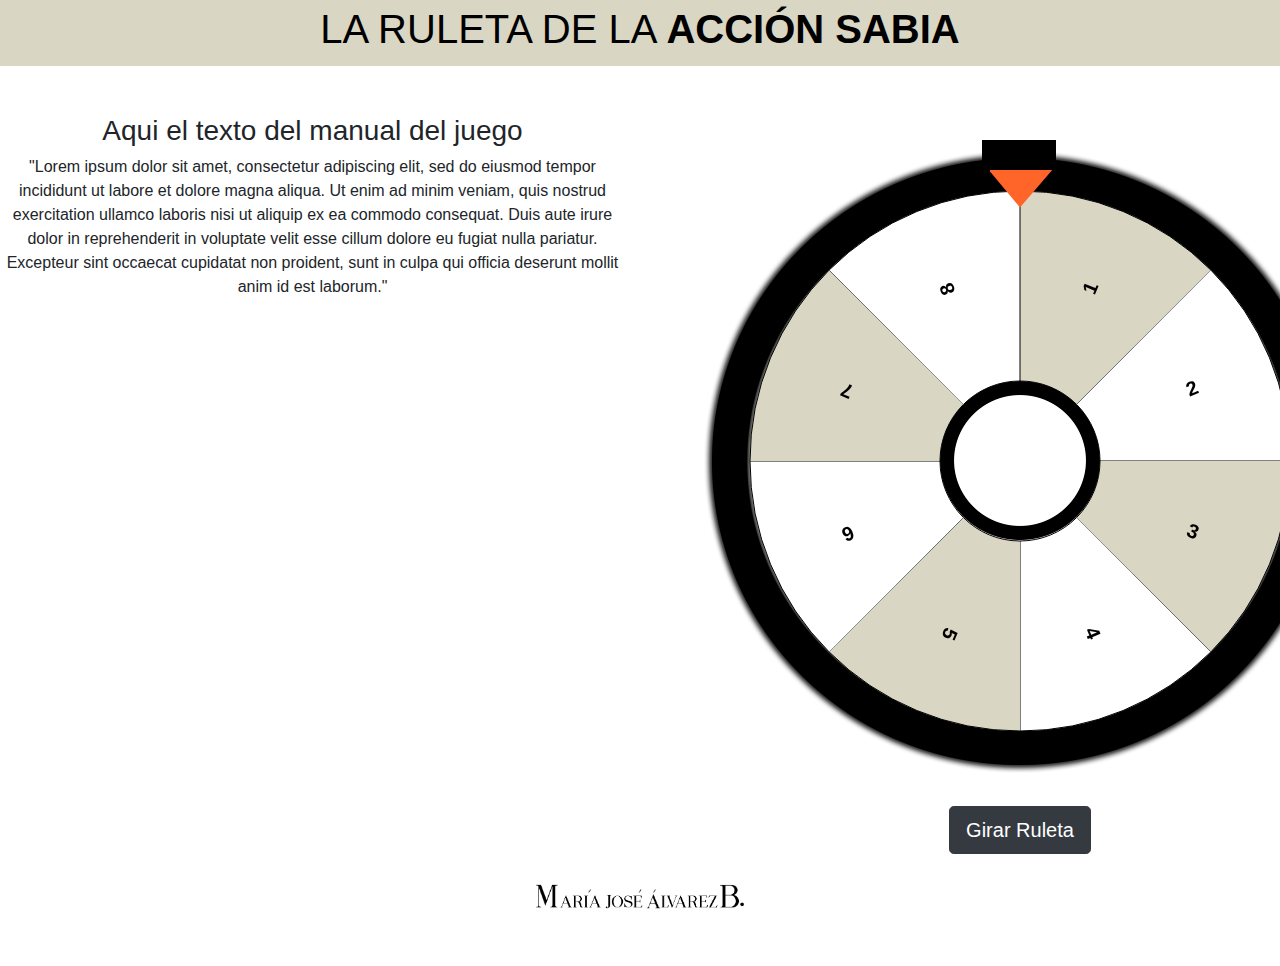
==== commit 62443e6f: "agregar textos" ====
--- a/index.html
+++ b/index.html
@@ -19,21 +19,49 @@
     <link rel="stylesheet" href="css/font-awesome.min.css" />
     <!--Imagen de Fondo-->
     <style type="text/css">
+        html,
         body {
-            background-image: url("src/img/bg.jpg");
+            height: 100%;
+        }
+
+        * {
+            margin: 0;
+            padding: 0;
+        }
+
+        body {
+            margin: 0 auto;
+            font-family: 'Cerebri Sans Book', sans-serif;
+        }
+
+        .header {
+            background-color: #dad6c4;
+            padding: 7px;
+        }
+
+        #wrapper {
+            height: 100%;
+            width: 100%;
+            display: table;
+            overflow: hidden;
+        }
+
+        #contenedor {
+            display: table-cell;
+            width: 100%;
+            vertical-align: middle;
+            text-align: center;
+        }
+
+        #contenido {
+            /* background-image: url("src/img/bg.jpg");*/
             background-repeat: no-repeat;
             background-attachment: absolute;
             background-position: center;
             background-size: 853px 480px;
             background-size: 100% 100%;
+            display: inline-block;
             margin: 0 auto;
-            font-family: 'Cerebri Sans Book' , sans-serif;
-            max-height: 950px !important;
-        }
-
-        .header {
-         background-color: #dad6c4;
-         padding: 10px;
         }
 
         #canvasContainer {
@@ -45,53 +73,94 @@
             cursor: pointer;
         }
 
-        .footer{
+        .footer {
             text-align: center;
             margin-top: 20px;
             font-size: 28px;
 
         }
+
+        h3 p {
+            font-size: 23px !important;
+        }
+
+        ol.a {
+            list-style-type: lower-alpha !important;
+        }
+
+        ol li {
+            text-align: left;
+            padding: 17px;
+            font-size: 20px;
+        }
     </style>
 </head>
 
 <body>
     <div class="header">
-        <h1 STYLE="font-size: 40px;color:#000000; text-align: center;">LA RULETA DE LA <strong>ACCIÓN SABIA</strong> </h1>
-    </div>  
-    <form id="form1" runat="server">              
-        <div class="container-fluid">
-            <div class="row">
-                <div class="col-sm-12" class="align-baseline">
-                    <div style="margin: 0 auto;width: 700px;">
-                        <div id="canvasContainer">
-                            <canvas id="canvas" width="700" height="690">
-                                Canvas not supported, please user another browser.
-                            </canvas>
-                        </div>
-                        <!--Boton Girar-->
-                        <div style="text-align: center;">
-                            <input type="button" onclick="miRuleta.startAnimation();"
-                            class="btn btn-dark btn-lg" value="Girar Ruleta" />
-                        </div>                        
+        <h1 STYLE="font-size: 40px;color:#000000; text-align: center;">LA RULETA DE LA <strong>ACCIÓN SABIA</strong>
+        </h1>
+    </div>
+    <div id="wrapper">
+        <div id="contenedor">
+            <div id="contenido">
+                <div class="row">
+                    <div class="col-sm-6">
+                        <h3>Aqui el texto del manual del juego</h3>
+                        <p>"Lorem ipsum dolor sit amet, consectetur adipiscing elit, sed do eiusmod tempor incididunt ut
+                            labore et dolore magna aliqua. Ut enim ad minim veniam, quis nostrud exercitation ullamco
+                            laboris nisi ut aliquip ex ea commodo consequat. Duis aute irure dolor in reprehenderit in
+                            voluptate velit esse cillum dolore eu fugiat nulla pariatur. Excepteur sint occaecat
+                            cupidatat non proident, sunt in culpa qui officia deserunt mollit anim id est laborum."</p>
                     </div>
+                    <div class="col-sm-6">
+                        <form id="form1" runat="server">
+                            <div class="container-fluid">
+                                <div class="row">
+                                    <div class="col-sm-12" class="align-baseline">
+                                        <div style="margin: 0 auto;display: inline-block;">
+                                            <div id="canvasContainer">
+                                                <canvas id="canvas" width="700" height="690">
+                                                    Canvas not supported, please user another browser.
+                                                </canvas>
+                                            </div>
+                                            <!--Boton Girar-->
+                                            <div style="text-align: center;">
+                                                <input type="button" onclick="miRuleta.startAnimation();"
+                                                    class="btn btn-dark btn-lg" value="Girar Ruleta" />
+                                            </div>
+                                        </div>
+                                    </div>
+                                </div>
+                            </div>
+                        </form>
+                    </div>
+                </div>
+                <div class="footer">
+                    <img src="src/img/Logo_M.png" alt="María José ÁLvarez B" style="width: 242px;" />
                 </div>
             </div>
         </div>
-    </form>
-    <div class="footer">
-            <img src="src/img/Logo_M.png" alt="María José ÁLvarez B" style="width: 242px;" />
     </div>
+
     <script>
         function seleccion_1() {
             swal({
-                title: '<i><font color="#000000"><h2><strong>Texto 1!</strong></h2></font></i> ',
-                imageUrl: '',
-                imageWidth: 221,
-                imageHeight: 137,
-                imageAlt: 'Custom image',
-                width: '100%',
-                padding: 60,
-                html:' <h3><small><p align="justify"><br /Lorem ipsum dolor sit amet, consectetur adipiscing elit, sed do eiusmod tempor incididunt ut labore et dolore magna aliqua. <br>Ut enim ad minim veniam, quis nostrud exercitation ullamco laboris nisi ut aliquip ex ea commodo consequat. Duis aute irure dolor in reprehenderit in voluptate velit esse cillum dolore eu fugiat nulla pariatur. Excepteur sint occaecat cupidatat non proident, sunt in culpa qui officia deserunt mollit anim id est laborum<br />  <br><ul><li>Opción 1</li> <li>Opción 2</li></ul> </h3>',
+                title: '<i><font color="#000000"><h2><strong>¿Qué hacer cuando no aparece? </strong></h2></font></i> ',
+                imageUrl: '',
+                imageWidth: 221,
+                imageHeight: 137,
+                imageAlt: 'Custom image',
+                width: '100%',
+                padding: 60,
+                html: '<h3>' +
+                    '<p align="justify">Todo lo que piensas que hace el otro es una película o representación interna que te haces por tus vacíos y no por las acciones de la otra persona, específicamente. Si te imaginas que está en un accidente y que por eso no ha aparecido, te pones segura de ti y actúas con sabiduría. Pero si te imaginas que te está siendo infiel, podrías terminar actuando hasta como una loca. </p>' +
+                    '<p align="justify">Cuando "no aparece" es cuando pones a prueba qué tanto confías en ti y qué tanto confías en la otra persona, así que tienes 2 opciones:  </p></h3>' +
+
+                    '<ol type="a">' +
+                    '<li>Imaginarte que no aparece porque tu no eres suficiente, tan valiosa y tan importante y que por esa razón está haciendo algo "malo" o que definitivamente no vale la pena estar contigo. Es el momento para que sufras, te amargues, te alejes o en el peor de los casos, lo llames a insultar y así, alejarlo tu a él.</li>' +
+                    '<li>Respirar y recordarte a ti misma la persona que eres y la razón por la que cualquiera amaría respetarte y estar contigo. Es el momento para que hagas algo que te eleve la autoestima y eso es por lo general, algo que en ese instante no tengas ganas de hacer: leer un libro, escuchar a alguien feliz, buscar un podcast, hacer tu curso online, bailar, dibujar... Lo importante es que te saques de lo fácil (celar y reclamar), y te acerques a lo que te reta que es lo que te hace más segura de ti y atrae más a la otra persona.</li>' +
+                    '</ol>',
                 showCloseButton: true,
                 focusConfirm: false,
                 confirmButtonText:
@@ -102,14 +171,21 @@
         }
         function seleccion_2() {
             swal({
-                title: '<i><font color="#000000"><h2><strong>¡Texto 2!</font></strong></h2></i> ',
-                imageUrl: '',
-                imageWidth: 221,
-                imageHeight: 137,
-                imageAlt: 'Custom image',
-                width: '100%',
-                padding: 60,
-                html:' <h3><small><p align="justify"><br /Lorem ipsum dolor sit amet, consectetur adipiscing elit, sed do eiusmod tempor incididunt ut labore et dolore magna aliqua. <br>Ut enim ad minim veniam, quis nostrud exercitation ullamco laboris nisi ut aliquip ex ea commodo consequat. Duis aute irure dolor in reprehenderit in voluptate velit esse cillum dolore eu fugiat nulla pariatur. Excepteur sint occaecat cupidatat non proident, sunt in culpa qui officia deserunt mollit anim id est laborum<br />  <br><ul><li>Opción 1</li> <li>Opción 2</li></ul> </h3>',
+                title: '<i><font color="#000000"><h2><strong>¿Qué hacer si algo me molesta?</font></strong></h2></i> ',
+                imageUrl: '',
+                imageWidth: 221,
+                imageHeight: 137,
+                imageAlt: 'Custom image',
+                width: '100%',
+                padding: 60,
+                html: '<h3>' +
+                    '<p align="justify">En el día a día van a existir mil cosas que te van a molestar no solo de tu pareja, sino de todas las personas que te rodean. Es normal que esto ocurra porque eres un ser humano y el enojo es una gran emoción para enseñarte dónde debes poner límites a los demás o a ti mismo. Para esto es importante escoger bien tus batallas y preguntarte si realmente vale la pena invertir energía  valiosa en eso que "te molesta" o si es algo que podrías utilizar para trabajarte a ti misma y crecer como novia, esposa, etc.</p>' +
+                    '<p align="justify">Por eso, tienes las siguientes 2 opciones para cuando algo te moleste del otro:  </p></h3>' +
+
+                    '<ol type="a">' +
+                    '<li>Alimentar la rabia con pensamientos que la validen más. Crear una novela y un drama alrededor de la rabia y ponerte histérica con el mundo entero. Gritarle no solo a la persona con la que cogiste rabia, sino también a otros que se aparezcan en tu camino. También, podrías seguir alimentando esa rabia para estar tan brava con el mundo que dures horas sin ganas de trabajar, hacer ejercicio o dedicarte a aquello que te hace bien. </li>' +
+                    '<li>Saber que tienes rabia y reconocer que te visitó a ti por algo. Tú te haces cargo de ella y la sientes. Haces una respiración profunda y te conectas con ella preguntándote: "Y, ¿si estoy equivocada?", "¿es real este sentimiento o solo estoy interpretando mal algo porque se me da la gana?"... Sientes la efervescencia del enojo y cuando ya se haya pasado, te vuelves a preguntar si vale la pena poner un límite a la otra persona: "mi amor me gustaría que esto se mejorara", o si vale la pena ponerme el límite a ti: "mi misma te amo pero a la próxima interpretemos "x" situación de mejor forma". </li>' +
+                    '</ol>',
                 showCloseButton: true,
                 focusConfirm: false,
                 confirmButtonText:
@@ -120,14 +196,21 @@
         }
         function seleccion_3() {
             swal({
-                title: '<i><font color="#000000"><h2><strong>¡Texto 3!</strong></h2></font></i> ',
-                imageUrl: '',
-                imageWidth: 221,
-                imageHeight: 137,
-                imageAlt: 'Custom image',
-                width: '100%',
-                padding: 60,
-                html:' <h3><small><p align="justify"><br /Lorem ipsum dolor sit amet, consectetur adipiscing elit, sed do eiusmod tempor incididunt ut labore et dolore magna aliqua. <br>Ut enim ad minim veniam, quis nostrud exercitation ullamco laboris nisi ut aliquip ex ea commodo consequat. Duis aute irure dolor in reprehenderit in voluptate velit esse cillum dolore eu fugiat nulla pariatur. Excepteur sint occaecat cupidatat non proident, sunt in culpa qui officia deserunt mollit anim id est laborum<br />  <br><ul><li>Opción 1</li> <li>Opción 2</li></ul> </h3>',
+                title: '<i><font color="#000000"><h2><strong>¿Qué hacer si siento que no quiere estar conmigo? </strong></h2></font></i> ',
+                imageUrl: '',
+                imageWidth: 221,
+                imageHeight: 137,
+                imageAlt: 'Custom image',
+                width: '100%',
+                padding: 60,
+                html: '<h3>' +
+                    '<p align="justify">Desde pequeñas cargamos frustración porque en muchas ocasiones no recibimos lo que esperamos, y, por lo general, creemos que eso pasa porque no somos suficientes. Cuando la realidad es que no recibir lo que esperamos simplemente nos demuestra que debemos pedir algo más grande que eso porque estamos creadas para más. Este cambio de narrativa nos permite ver que en realidad sí somos merecedoras y que sí valemos. </p>' +
+                    '<p align="justify">El sentir que otra persona no quiere estar contigo es un sentir, no es una realidad. Y ese sentir tiene que ver con la narrativa anterior y no con lo que haga la otra persona. Cuando lo sientas, tienes 2 opciones:</p></h3>' +
+
+                    '<ol type="a">' +
+                    '<li>Recordar todas las veces en tu infancia y adolescencia en las que te trataron mal y sentiste que valías cero o que eres poca cosa. En ese momento podrías pedir la comida rápida más junk de tu ciudad y atiborrarte con ella sintiéndote peor. O llamar a tu amiga con la que siempre se quejan de la vida y así alimentar tus ganas de insultar al otro y desocuparte de tu vida, ocupándote de la de él</li>' +
+                    '<li>Recordar todos los logros que has tenido en tu vida y las circunstancias felices de tu camino. Que hayan ocurrido cosas malas no quiere decir que toda tu historia sea mala. Lo único que quiere decir es que te has enfocado solo en lo malo, pero ahora mismo tienes la posibilidad de recordar lo simple, por ejemplo, la primera vez que te bañaste en agua de lluvia y fuiste feliz. En ese momento dedica tu energía a recordar tu valor. Ese desenfoque permitirá que instaures nuevos circuitos neuronales que te recuerden que cualquier persona ama estar contigo, solo que también debe ocuparse de sus asuntos para con toda la calma, conquistarte bien a ti.</li>' +
+                    '</ol>',
                 showCloseButton: true,
                 focusConfirm: false,
                 confirmButtonText:
@@ -138,14 +221,21 @@
         }
         function seleccion_4() {
             swal({
-                title: '<i><font color="#000000"><h2><strong>¡Texto 4!</strong></h2></font></i> ',
-                imageUrl: '',
-                imageWidth: 221,
-                imageHeight: 137,
-                imageAlt: 'Custom image',
-                width: '100%',
-                padding: 60,
-                html:' <h3><small><p align="justify"><br /Lorem ipsum dolor sit amet, consectetur adipiscing elit, sed do eiusmod tempor incididunt ut labore et dolore magna aliqua. <br>Ut enim ad minim veniam, quis nostrud exercitation ullamco laboris nisi ut aliquip ex ea commodo consequat. Duis aute irure dolor in reprehenderit in voluptate velit esse cillum dolore eu fugiat nulla pariatur. Excepteur sint occaecat cupidatat non proident, sunt in culpa qui officia deserunt mollit anim id est laborum<br />  <br><ul><li>Opción 1</li> <li>Opción 2</li></ul> </h3>',
+                title: '<i><font color="#000000"><h2><strong>¿Qué hacer cuando sus deseos no son los mismos míos? </strong></h2></font></i> ',
+                imageUrl: '',
+                imageWidth: 221,
+                imageHeight: 137,
+                imageAlt: 'Custom image',
+                width: '100%',
+                padding: 60,
+                html: '<h3>' +
+                    '<p align="justify">Lo más normal es que en una relación de pareja haya discrepancias en cuanto a lo que quiere cada uno. Esa diferencia en lugar de verse negativa, debe verse como un aspecto positivo que permite y facilita las conversaciones incómodas que son las que llevan a buenos acuerdos y relaciones sanas.</p>' +
+                    '<p align="justify">Este cambio de perspectiva sobre el hecho de que los deseos no sean los mismos, te lleva a tener 2 opciones:</p></h3>' +
+
+                    '<ol type="a">' +
+                    '<li>Puedes coger rabia porque cómo es posible que tu pareja no quiera lo mismo que tú si por algo está contigo. Puedes alimentar esa rabia pensando que tu pareja vino a hacerte el mal y que el hecho de que no tengan los mismos deseos es una señal de que deben acabar la relación. Así, entrarás en una discusión que se acabará y perdonará algún día si alguno cede.</li>' +
+                    '<li>Resignificas el hecho de que tu pareja, en ocasiones, no quiera lo mismo que tú. Y entiendes que esas diferencias son las que finalmente le dan vida a la relación. Una vez reconoces esto, se te hará fácil hablar en lugar de tragarte las cosas o coger rabia con la otra persona. Tendrás una conversación vulnerable diciéndo los argumentos de tu deseo con seguridad, buena voz y convicción. Y también, escucharás los argumentos de tu pareja. Verás como llegan a un acuerdo con mayor madurez y habrá crecimiento tanto dentro de ti, como en la relación.</li>' +
+                    '</ol>',
                 showCloseButton: true,
                 focusConfirm: false,
                 confirmButtonText:
@@ -156,14 +246,21 @@
         }
         function seleccion_5() {
             swal({
-                title: '<i><font color="#000000"><h2><strong>¡Texto 5!</strong></h2></font></i> ',
-                imageUrl: '',
-                imageWidth: 221,
-                imageHeight: 137,
-                imageAlt: 'Custom image',
-                width: '100%',
-                padding: 60,
-                html:' <h3><small><p align="justify"><br /Lorem ipsum dolor sit amet, consectetur adipiscing elit, sed do eiusmod tempor incididunt ut labore et dolore magna aliqua. <br>Ut enim ad minim veniam, quis nostrud exercitation ullamco laboris nisi ut aliquip ex ea commodo consequat. Duis aute irure dolor in reprehenderit in voluptate velit esse cillum dolore eu fugiat nulla pariatur. Excepteur sint occaecat cupidatat non proident, sunt in culpa qui officia deserunt mollit anim id est laborum<br />  <br><ul><li>Opción 1</li> <li>Opción 2</li></ul> </h3>',
+                title: '<i><font color="#000000"><h2><strong>¿Qué hacer si siento monotonía?</strong></h2></font></i> ',
+                imageUrl: '',
+                imageWidth: 221,
+                imageHeight: 137,
+                imageAlt: 'Custom image',
+                width: '100%',
+                padding: 60,
+                html: '<h3>' +
+                    '<p align="justify">La monotonía hace parte de la salud en la relación porque es una herramienta que permite salir de la zona de confort para elevar la vida. Esta monotonía se siente como que los días son iguales y todo el tiempo hacen lo mismo con las mismas rutinas. También se siente a nivel interno en la relación cuando tienen las mismas conversaciones, los mismos problemas, las mismas quejas, los mismos reclamos...<br>Sentir la monotonía, reconocerla y actuar a favor de ella, puede ser valioso para construir un nivel más sólido en la relación. </p>' +
+                    '<p align="justify">Hay 2 opciones para cuando sientas monotonía:</p></h3>' +
+
+                    '<ol type="a">' +
+                    '<li>Meterte en la cabeza que la monotonía es lo peor y que tu relación es un desastre porque sientes monotonía. Puedes empezar a cuestionarte por qué fue que te enamoraste de tu pareja, por qué es que estás en esa relación y darte duro pensando que no tomaste una decisión sabia al meterte con esa persona. También, puedes reclamarle a tu pareja porque es la culpable de que te sientas así. </li>' +
+                    '<li>Ver la monotonía como la puerta de salida de la zona de confort que permite que eleves el nivel de tu relación y de tu vida. Una vez la sientas, habla con total vulnerabilidad con tu pareja: "mi amor últimamente he sentido que estamos haciendo lo mismo, ¿qué actividad nueva nos inventamos para hacer los fines de semana juntos?", "mi amor siento que estamos peleando siempre por lo mismo. Busquemos más bien agradecer por algo bueno de la relación".</li>' +
+                    '</ol>',
                 showCloseButton: true,
                 focusConfirm: false,
                 confirmButtonText:
@@ -174,14 +271,21 @@
         }
         function seleccion_6() {
             swal({
-                title: '<i><font color="#000000"><h2><strong>¡Texto 6!</strong></h2></font></i> ',
-                imageUrl: '',
-                imageWidth: 221,
-                imageHeight: 137,
-                imageAlt: 'Custom image',
-                width: '100%',
-                padding: 60,
-                html:' <h3><small><p align="justify"><br /Lorem ipsum dolor sit amet, consectetur adipiscing elit, sed do eiusmod tempor incididunt ut labore et dolore magna aliqua. <br>Ut enim ad minim veniam, quis nostrud exercitation ullamco laboris nisi ut aliquip ex ea commodo consequat. Duis aute irure dolor in reprehenderit in voluptate velit esse cillum dolore eu fugiat nulla pariatur. Excepteur sint occaecat cupidatat non proident, sunt in culpa qui officia deserunt mollit anim id est laborum<br />  <br><ul><li>Opción 1</li> <li>Opción 2</li></ul> </h3>',
+                title: '<i><font color="#000000"><h2><strong>¿Qué hacer si siento celos? </strong></h2></font></i> ',
+                imageUrl: '',
+                imageWidth: 221,
+                imageHeight: 137,
+                imageAlt: 'Custom image',
+                width: '100%',
+                padding: 60,
+                html: '<h3>' +
+                    '<p align="justify">Los celos son normales. Los celos NO vienen de lo que la otra persona hace sino de cómo tú interpretas lo que esa persona hace. Cuando interpretas que la otra persona está haciendo algo malo o que quiere ser infiel, eso viene de una creencia tuya de que no eres suficiente o que hay algo malo en ti o que alguien puede ser mejor que tú. <br> Los celos aparecen para recordarte que debes enfocarte en reconocer tu valor y no en reclamarle lo mínimo a la otra persona. </p>' +
+                    '<p align="justify">En el momento que los sientas tienes 2 opciones: </p></h3>' +
+
+                    '<ol type="a">' +
+                    '<li>Sobre alimenta los celos. Una vez los sientas, piensa en todas las veces que tu pareja ha tomado una actitud que podría validar eso que estás pensando. Piensa en todo lo feo que tienes tú a nivel físico y piensa en todas las cosas de tu vida que te hacen sentir insuficiente. Además, busca a todas las personas con las que tu pareja ha estado, compárate y siéntete tú como la peor. Luego, reclámale y aléjalo de ti.  </li>' +
+                    '<li>Gira el lente. En lugar de empezar a pensar en el otro y en la posible persona con la que puede meterse, mírate y enfócate en ti. ¿Por qué si tu pareja te escogió y han pasado tan rico juntos, querría estar con alguien más?, ¿qué tiene esa persona que no tienes tú?. Recuérdate tu valor único y di a ti misma todas las cosas buenas que solo tú tienes y que en ninguna otra persona va a encontrar. En lugar de reclamarle sintiéndote peor, arréglate hermosa para ti y di a ti misma palabras llenas de amor, habla con personas que te celebren y se vulnerable. Esa energía nueva hará que tu pareja se sienta más atraída por ti. </li>' +
+                    '</ol>',
                 showCloseButton: true,
                 focusConfirm: false,
                 confirmButtonText:
@@ -192,14 +296,21 @@
         }
         function seleccion_7() {
             swal({
-                title: '<i><font color="#000000"><h2><strong>¡Texto 7!</strong></h2></font></i> ',
-                imageUrl: '',
-                imageWidth: 221,
-                imageHeight: 137,
-                imageAlt: 'Custom image',
-                width: '100%',
-                padding: 60,
-                html:' <h3><small><p align="justify"><br /Lorem ipsum dolor sit amet, consectetur adipiscing elit, sed do eiusmod tempor incididunt ut labore et dolore magna aliqua. <br>Ut enim ad minim veniam, quis nostrud exercitation ullamco laboris nisi ut aliquip ex ea commodo consequat. Duis aute irure dolor in reprehenderit in voluptate velit esse cillum dolore eu fugiat nulla pariatur. Excepteur sint occaecat cupidatat non proident, sunt in culpa qui officia deserunt mollit anim id est laborum<br />  <br><ul><li>Opción 1</li> <li>Opción 2</li></ul> </h3>',
+                title: '<i><font color="#000000"><h2><strong>¿Qué hacer si no me da mi espacio?</strong></h2></font></i> ',
+                imageUrl: '',
+                imageWidth: 221,
+                imageHeight: 137,
+                imageAlt: 'Custom image',
+                width: '100%',
+                padding: 60,
+                html: '<h3>' +
+                    '<p align="justify">Cuanto más nos enfocamos en nosotras mismas y trabajamos en nuestro interior, más empezamos a sentir que el otro quiero estar presente en nuestra vida. Es un resultado lógico y normal. Es en ese momento donde ocurre lo que por ahí dicen, "se voltea la arepa", ahora es tu pareja quien quiere pasar encima de ti todo el tiempo. Esto es normal y debe trabajarse con amor y vulnerabilidad. </p>' +
+                    '<p align="justify">En ese momento tienes las siguientes 2 opciones:  </p></h3>' +
+
+                    '<ol type="a">' +
+                    '<li>Asustarte y pensar que lo dejaste de amar y que definitivamente no es el hombre o la persona para ti. Ahí entrarás a juzgar, discutir, pelear y entrar en una energía de confusión que te aleja de tu crecimiento personal, te evita que pases rico y que te enfoques en lo verdaderamente importante.   </li>' +
+                    '<li>Normalizar el hecho y entender que sentir que tu pareja no te da tu espacio es un llamado para que esa persona ahora se enfoque en ella misma y en crecer interna y externamente. No es el momento para que te sientas culpable o egoísta por no querer estar con la persona, si no que al contrario, te sientas bien porque le estás dando la posibilidad de que ahora trabaje en ella misma como tu lo estás haciendo y tanto te está sirviendo. </li>' +
+                    '</ol>',
                 showCloseButton: true,
                 focusConfirm: false,
                 confirmButtonText:
@@ -210,23 +321,30 @@
         }
         function seleccion_8() {
             swal({
-                title: '<i><font color="#000000"><h2><strong>¡Texto 8!</strong></h2></font></i> ',
-                imageUrl: '',
-                imageWidth: 221,
-                imageHeight: 137,
-                imageAlt: 'Custom image',
-                width: '100%',
-                padding: 60,
-                html:' <h3><small><p align="justify"><br /Lorem ipsum dolor sit amet, consectetur adipiscing elit, sed do eiusmod tempor incididunt ut labore et dolore magna aliqua. <br>Ut enim ad minim veniam, quis nostrud exercitation ullamco laboris nisi ut aliquip ex ea commodo consequat. Duis aute irure dolor in reprehenderit in voluptate velit esse cillum dolore eu fugiat nulla pariatur. Excepteur sint occaecat cupidatat non proident, sunt in culpa qui officia deserunt mollit anim id est laborum<br />  <br><ul><li>Opción 1</li> <li>Opción 2</li></ul> </h3>',
-                showCloseButton: true,
-                focusConfirm: false,
-                confirmButtonText:
-                    '<i class="fa fa-thumbs-up"></i> ¡Genial!',
-                confirmButtonAriaLabel: 'Thumbs up, great!',
-                confirmButtonColor: '#000000',
-            })
-        }
-       
+                title: '<i><font color="#000000"><h2><strong>¿Qué hacer si hay desacuerdos? </strong></h2></font></i> ',
+                imageUrl: '',
+                imageWidth: 221,
+                imageHeight: 137,
+                imageAlt: 'Custom image',
+                width: '100%',
+                padding: 60,
+                html: '<h3>' +
+                    '<p align="justify">En el día a día habrá desacuerdos en la relación y esto es lo más sano del mundo. Definitivamente, para tener relaciones sanas está bien tener conversaciones incómodas. Por eso, es importante cambiarle la perspectiva a los desacuerdos y en lugar de verlos como enemigos, verlos como puentes para llegar más lejos en la vida a través de la relación de pareja.</p>' +
+                    '<p align="justify">Para este momento tienes 2 opciones:   </p></h3>' +
+
+                    '<ol type="a">' +
+                    '<li>Coger rabia con todas tus fuerzas internamente porque no es normal que haya desacuerdos en la relación. Puedes insultar a tu pareja porque te parece inconcebible que no piense como tú, y además, puedes entrar a ser infeliz solo por la necesidad de tener la razón. </li>' +
+                    '<li>Es el momento para preguntarte, ¿prefiero tener la razón o ser feliz?. Cuando hay desacuerdos es bueno responder en lugar de reaccionar y tomar un espacio para ti una vez te moleste algo del otro. Hacer una respiración profunda y recordarte que tu pareja viene de otra educación, de otro mundo y con otros valores y que estas diferencias hacen parte de tu decisión de amar que tomaste en un momento dado. Al alejarte un momento, respirar y relajarte, podrás responder de forma elegante y hablar desde el amor</li>' +
+                    '</ol>',
+                showCloseButton: true,
+                focusConfirm: false,
+                confirmButtonText:
+                    '<i class="fa fa-thumbs-up"></i> ¡Genial!',
+                confirmButtonAriaLabel: 'Thumbs up, great!',
+                confirmButtonColor: '#000000',
+            })
+        }
+
         <!--Ruletasegmentos-->
         var miRuleta = new Winwheel({
             'numSegments': 8, // Número de segmentos
@@ -244,7 +362,7 @@
             ],
             'animation': {
                 'type': 'spinToStop', // Giro y alto
-                'duration': 6, // Duración de giro
+                'duration': 5, // Duración de giro
                 'callbackFinished': 'Mensaje()', // Función para mostrar mensaje
                 'callbackAfter': 'dibujarIndicador()' // Funciona de pintar indicador
             }
@@ -252,7 +370,7 @@
         function Mensaje() {
             var SegmentoSeleccionado =
                 winningSegment = miRuleta.getIndicatedSegment();
-                //console.log(SegmentoSeleccionado);
+            //console.log(SegmentoSeleccionado);
             var MensajeSeleccionado = winningSegment.number;
             switch (MensajeSeleccionado) {
                 case "1":
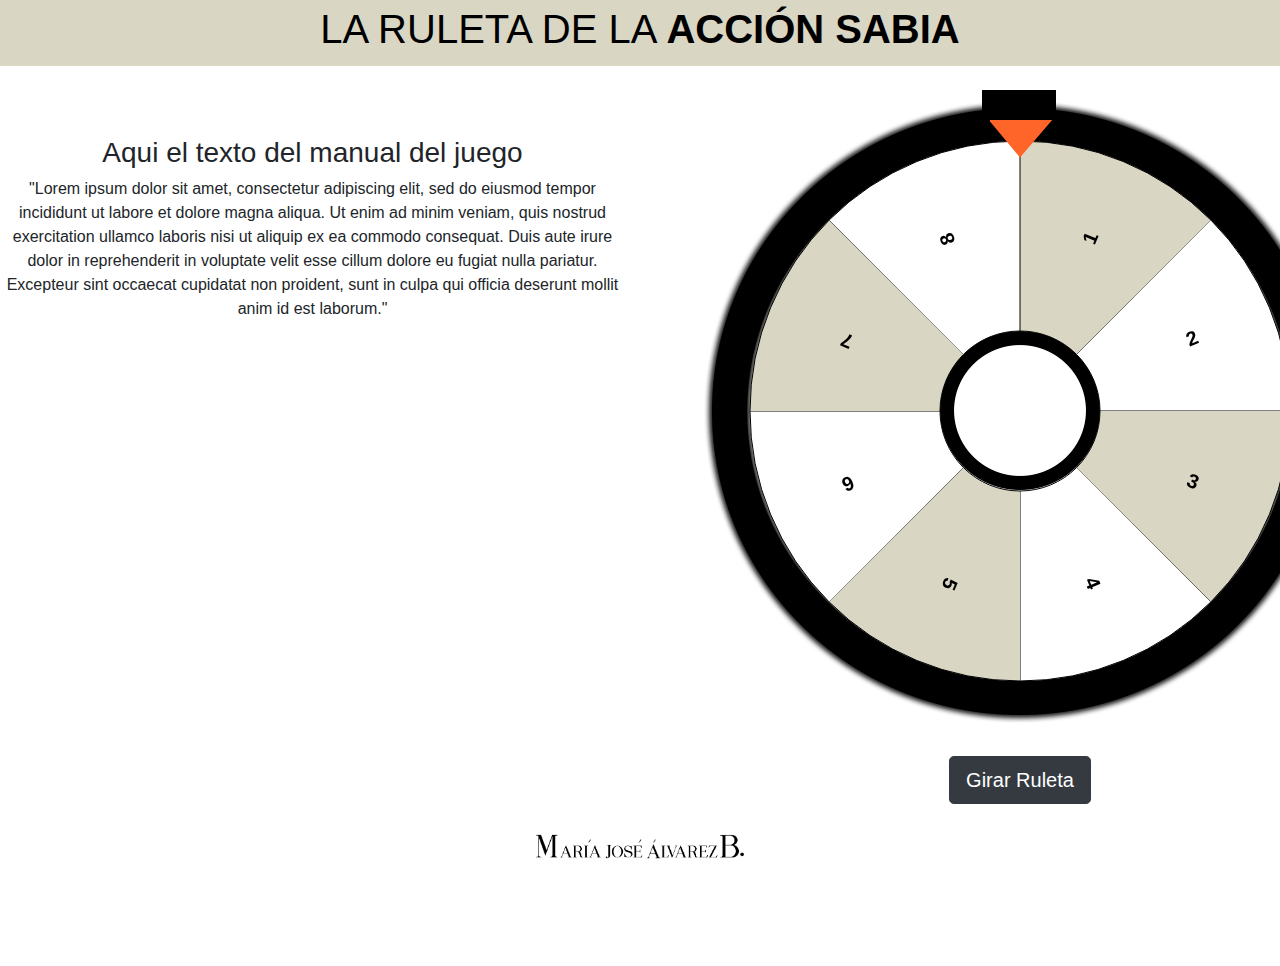
==== commit 41ffd710: "corregir texto" ====
--- a/index.html
+++ b/index.html
@@ -49,7 +49,7 @@
         #contenedor {
             display: table-cell;
             width: 100%;
-            vertical-align: middle;
+           /* vertical-align: middle;*/
             text-align: center;
         }
 
@@ -105,15 +105,17 @@
         <div id="contenedor">
             <div id="contenido">
                 <div class="row">
-                    <div class="col-sm-6">
+                    <div class="col-lg-6">
+                        <br><br><br>
                         <h3>Aqui el texto del manual del juego</h3>
                         <p>"Lorem ipsum dolor sit amet, consectetur adipiscing elit, sed do eiusmod tempor incididunt ut
                             labore et dolore magna aliqua. Ut enim ad minim veniam, quis nostrud exercitation ullamco
                             laboris nisi ut aliquip ex ea commodo consequat. Duis aute irure dolor in reprehenderit in
                             voluptate velit esse cillum dolore eu fugiat nulla pariatur. Excepteur sint occaecat
                             cupidatat non proident, sunt in culpa qui officia deserunt mollit anim id est laborum."</p>
+                            <br><br><br>
                     </div>
-                    <div class="col-sm-6">
+                    <div class="col-lg-6">
                         <form id="form1" runat="server">
                             <div class="container-fluid">
                                 <div class="row">
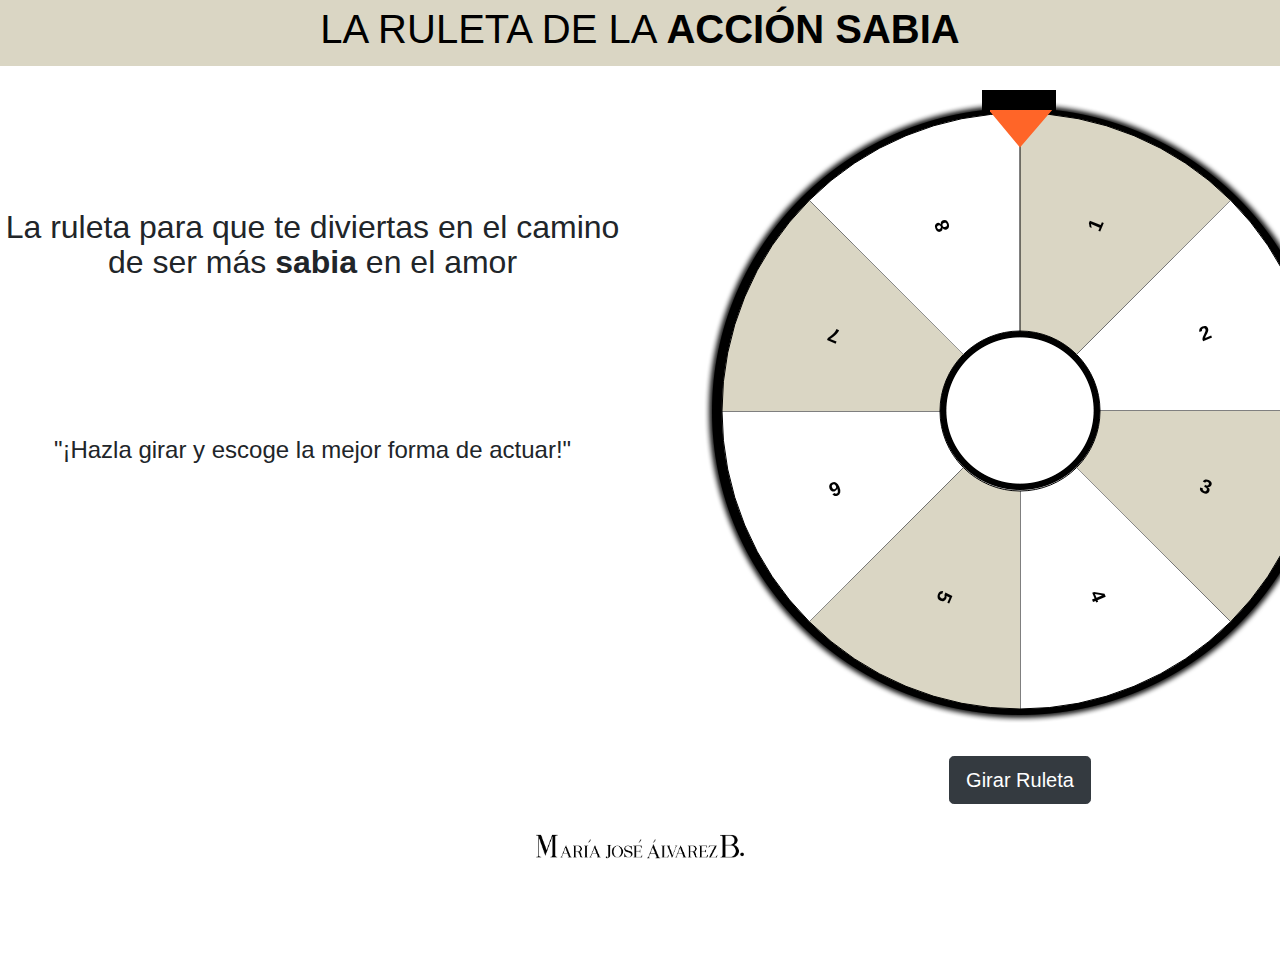
==== commit 4b713118: "style.css" ====
--- a/index.html
+++ b/index.html
@@ -17,103 +17,25 @@
     <link rel="stylesheet" href="css/bootstrap.min.css" />
     <!--Font Awesome-->
     <link rel="stylesheet" href="css/font-awesome.min.css" />
-    <!--Imagen de Fondo-->
-    <style type="text/css">
-        html,
-        body {
-            height: 100%;
-        }
-
-        * {
-            margin: 0;
-            padding: 0;
-        }
-
-        body {
-            margin: 0 auto;
-            font-family: 'Cerebri Sans Book', sans-serif;
-        }
-
-        .header {
-            background-color: #dad6c4;
-            padding: 7px;
-        }
-
-        #wrapper {
-            height: 100%;
-            width: 100%;
-            display: table;
-            overflow: hidden;
-        }
-
-        #contenedor {
-            display: table-cell;
-            width: 100%;
-           /* vertical-align: middle;*/
-            text-align: center;
-        }
-
-        #contenido {
-            /* background-image: url("src/img/bg.jpg");*/
-            background-repeat: no-repeat;
-            background-attachment: absolute;
-            background-position: center;
-            background-size: 853px 480px;
-            background-size: 100% 100%;
-            display: inline-block;
-            margin: 0 auto;
-        }
-
-        #canvasContainer {
-            background-image: url(src/img/rueda_logo.png);
-            background-repeat: no-repeat;
-            background-position: center;
-            width: 700px;
-            height: 690px;
-            cursor: pointer;
-        }
-
-        .footer {
-            text-align: center;
-            margin-top: 20px;
-            font-size: 28px;
-
-        }
-
-        h3 p {
-            font-size: 23px !important;
-        }
-
-        ol.a {
-            list-style-type: lower-alpha !important;
-        }
-
-        ol li {
-            text-align: left;
-            padding: 17px;
-            font-size: 20px;
-        }
-    </style>
+    <link rel="stylesheet" href="css/style.css" />
+
 </head>
-
 <body>
     <div class="header">
-        <h1 STYLE="font-size: 40px;color:#000000; text-align: center;">LA RULETA DE LA <strong>ACCIÓN SABIA</strong>
-        </h1>
+        <h1 STYLE="font-size: 40px;color:#000000; text-align: center;">LA RULETA DE LA <strong>ACCIÓN SABIA</strong></h1>
     </div>
     <div id="wrapper">
         <div id="contenedor">
             <div id="contenido">
                 <div class="row">
-                    <div class="col-lg-6">
-                        <br><br><br>
-                        <h3>Aqui el texto del manual del juego</h3>
-                        <p>"Lorem ipsum dolor sit amet, consectetur adipiscing elit, sed do eiusmod tempor incididunt ut
-                            labore et dolore magna aliqua. Ut enim ad minim veniam, quis nostrud exercitation ullamco
-                            laboris nisi ut aliquip ex ea commodo consequat. Duis aute irure dolor in reprehenderit in
-                            voluptate velit esse cillum dolore eu fugiat nulla pariatur. Excepteur sint occaecat
-                            cupidatat non proident, sunt in culpa qui officia deserunt mollit anim id est laborum."</p>
-                            <br><br><br>
+                    <div class="col-lg-6" style="text-align: center;">
+                        <br><br><br>
+                        <br><br><br>
+                        <h2>La ruleta para que te diviertas en el camino de ser más <strong>sabia</strong> en el amor</h2>
+                        <br><br><br>
+                        <br><br><br>
+                        <p style="font-size: 24px;">"¡Hazla girar y escoge la mejor forma de actuar!"</p>
+                        <br><br><br>
                     </div>
                     <div class="col-lg-6">
                         <form id="form1" runat="server">
@@ -148,7 +70,7 @@
     <script>
         function seleccion_1() {
             swal({
-                title: '<i><font color="#000000"><h2><strong>¿Qué hacer cuando no aparece? </strong></h2></font></i> ',
+                title: '<i><font color="#000000"><h2><strong>1. ¿Qué hacer cuando no aparece? </strong></h2></font></i> ',
                 imageUrl: '',
                 imageWidth: 221,
                 imageHeight: 137,
@@ -173,7 +95,7 @@
         }
         function seleccion_2() {
             swal({
-                title: '<i><font color="#000000"><h2><strong>¿Qué hacer si algo me molesta?</font></strong></h2></i> ',
+                title: '<i><font color="#000000"><h2><strong>2. ¿Qué hacer si algo me molesta?</font></strong></h2></i> ',
                 imageUrl: '',
                 imageWidth: 221,
                 imageHeight: 137,
@@ -198,7 +120,7 @@
         }
         function seleccion_3() {
             swal({
-                title: '<i><font color="#000000"><h2><strong>¿Qué hacer si siento que no quiere estar conmigo? </strong></h2></font></i> ',
+                title: '<i><font color="#000000"><h2><strong>3. ¿Qué hacer si siento que no quiere estar conmigo? </strong></h2></font></i> ',
                 imageUrl: '',
                 imageWidth: 221,
                 imageHeight: 137,
@@ -223,7 +145,7 @@
         }
         function seleccion_4() {
             swal({
-                title: '<i><font color="#000000"><h2><strong>¿Qué hacer cuando sus deseos no son los mismos míos? </strong></h2></font></i> ',
+                title: '<i><font color="#000000"><h2><strong>4. ¿Qué hacer cuando sus deseos no son los mismos míos? </strong></h2></font></i> ',
                 imageUrl: '',
                 imageWidth: 221,
                 imageHeight: 137,
@@ -248,7 +170,7 @@
         }
         function seleccion_5() {
             swal({
-                title: '<i><font color="#000000"><h2><strong>¿Qué hacer si siento monotonía?</strong></h2></font></i> ',
+                title: '<i><font color="#000000"><h2><strong>5. ¿Qué hacer si siento monotonía?</strong></h2></font></i> ',
                 imageUrl: '',
                 imageWidth: 221,
                 imageHeight: 137,
@@ -273,7 +195,7 @@
         }
         function seleccion_6() {
             swal({
-                title: '<i><font color="#000000"><h2><strong>¿Qué hacer si siento celos? </strong></h2></font></i> ',
+                title: '<i><font color="#000000"><h2><strong>6. ¿Qué hacer si siento celos? </strong></h2></font></i> ',
                 imageUrl: '',
                 imageWidth: 221,
                 imageHeight: 137,
@@ -298,7 +220,7 @@
         }
         function seleccion_7() {
             swal({
-                title: '<i><font color="#000000"><h2><strong>¿Qué hacer si no me da mi espacio?</strong></h2></font></i> ',
+                title: '<i><font color="#000000"><h2><strong>7. ¿Qué hacer si no me da mi espacio?</strong></h2></font></i> ',
                 imageUrl: '',
                 imageWidth: 221,
                 imageHeight: 137,
@@ -323,7 +245,7 @@
         }
         function seleccion_8() {
             swal({
-                title: '<i><font color="#000000"><h2><strong>¿Qué hacer si hay desacuerdos? </strong></h2></font></i> ',
+                title: '<i><font color="#000000"><h2><strong>8. ¿Qué hacer si hay desacuerdos? </strong></h2></font></i> ',
                 imageUrl: '',
                 imageWidth: 221,
                 imageHeight: 137,
@@ -350,7 +272,7 @@
         <!--Ruletasegmentos-->
         var miRuleta = new Winwheel({
             'numSegments': 8, // Número de segmentos
-            'outerRadius': 270, // Radio externo
+            'outerRadius': 298, // Radio externo
             'innerRadius': 80,
             'segments': [ // Datos de los segmentos
                 { 'fillStyle': '#dad6c4', 'text': '1', 'number': '1' },
@@ -364,7 +286,7 @@
             ],
             'animation': {
                 'type': 'spinToStop', // Giro y alto
-                'duration': 5, // Duración de giro
+                'duration': 3, // Duración de giro
                 'callbackFinished': 'Mensaje()', // Función para mostrar mensaje
                 'callbackAfter': 'dibujarIndicador()' // Funciona de pintar indicador
             }
@@ -411,7 +333,7 @@
         function dibujarIndicador() {
             var ctx = miRuleta.ctx;
             distnaciaX = 150;
-            distnaciaY = 50;
+            distnaciaY = 40;
             ctx = miRuleta.ctx;
             ctx.strokeStyle = '#FF6528';
             ctx.fillStyle = '#FF6528';
--- a/css/style.css
+++ b/css/style.css
@@ -0,0 +1,74 @@
+html,
+body {
+    height: 100%;
+}
+
+* {
+    margin: 0;
+    padding: 0;
+}
+
+body {
+    margin: 0 auto;
+    font-family: 'Cerebri Sans Book', sans-serif;
+}
+
+.header {
+    background-color: #dad6c4;
+    padding: 7px;
+}
+
+#wrapper {
+    height: 100%;
+    width: 100%;
+    display: table;
+    overflow: hidden;
+}
+
+#contenedor {
+    display: table-cell;
+    width: 100%;
+   /* vertical-align: middle;*/
+    text-align: center;
+}
+
+#contenido {
+    /* background-image: url("src/img/bg.jpg");*/
+    background-repeat: no-repeat;
+    background-attachment: absolute;
+    background-position: center;
+    background-size: 853px 480px;
+    background-size: 100% 100%;
+    display: inline-block;
+    margin: 0 auto;
+}
+
+#canvasContainer {
+    background-image: url(../src/img/rueda_logo.png);
+    background-repeat: no-repeat;
+    background-position: center;
+    width: 700px;
+    height: 690px;
+    cursor: pointer;
+}
+
+.footer {
+    text-align: center;
+    margin-top: 20px;
+    font-size: 28px;
+
+}
+
+h3 p {
+    font-size: 23px !important;
+}
+
+ol.a {
+    list-style-type: lower-alpha !important;
+}
+
+ol li {
+    text-align: left;
+    padding: 17px;
+    font-size: 20px;
+}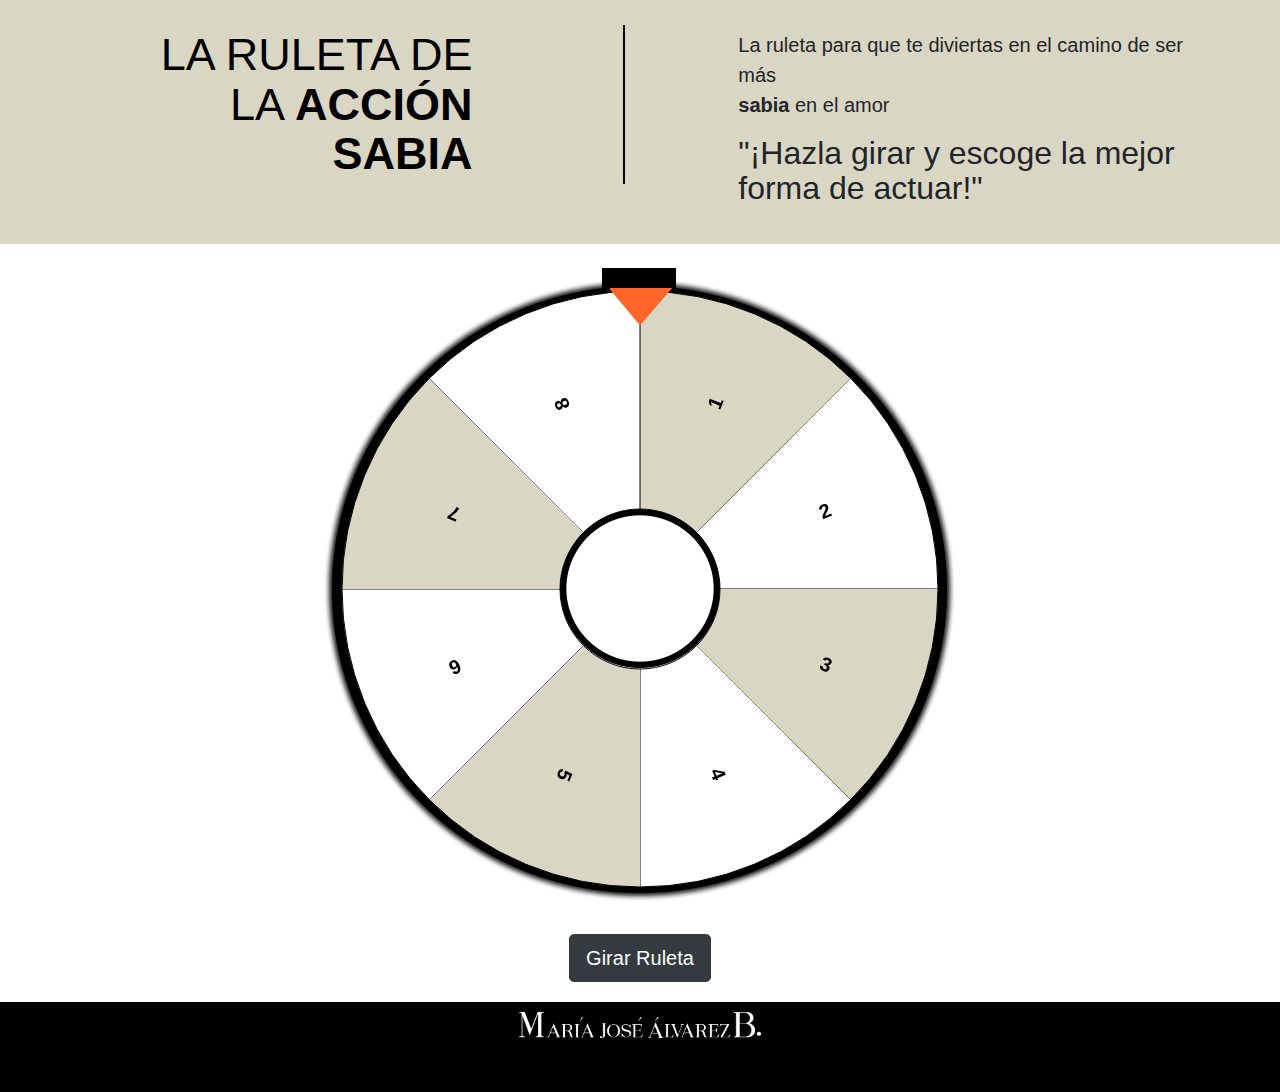
==== commit 262a5cbb: "cambio diseño" ====
--- a/index.html
+++ b/index.html
@@ -20,51 +20,52 @@
     <link rel="stylesheet" href="css/style.css" />
 
 </head>
+
 <body>
     <div class="header">
-        <h1 STYLE="font-size: 40px;color:#000000; text-align: center;">LA RULETA DE LA <strong>ACCIÓN SABIA</strong></h1>
+        <div class="row">
+            <div class="col-lg-6">
+                <div class="title_header" >
+                    <h1>LA RULETA DE LA <strong>ACCIÓN SABIA</strong> </h1>
+                </div>
+            </div>
+            <div class="col-lg-6" >
+                <div class="text_header">
+                    <p style="font-size: 20px;"> La ruleta para que te diviertas en el camino de ser más
+                        <br><strong>sabia</strong> en el amor </p>
+                    <h2>"¡Hazla girar y escoge la mejor forma de actuar!"</h2>
+                </div>
+            </div>
+        </div>
     </div>
     <div id="wrapper">
         <div id="contenedor">
             <div id="contenido">
-                <div class="row">
-                    <div class="col-lg-6" style="text-align: center;">
-                        <br><br><br>
-                        <br><br><br>
-                        <h2>La ruleta para que te diviertas en el camino de ser más <strong>sabia</strong> en el amor</h2>
-                        <br><br><br>
-                        <br><br><br>
-                        <p style="font-size: 24px;">"¡Hazla girar y escoge la mejor forma de actuar!"</p>
-                        <br><br><br>
-                    </div>
-                    <div class="col-lg-6">
-                        <form id="form1" runat="server">
-                            <div class="container-fluid">
-                                <div class="row">
-                                    <div class="col-sm-12" class="align-baseline">
-                                        <div style="margin: 0 auto;display: inline-block;">
-                                            <div id="canvasContainer">
-                                                <canvas id="canvas" width="700" height="690">
-                                                    Canvas not supported, please user another browser.
-                                                </canvas>
-                                            </div>
-                                            <!--Boton Girar-->
-                                            <div style="text-align: center;">
-                                                <input type="button" onclick="miRuleta.startAnimation();"
-                                                    class="btn btn-dark btn-lg" value="Girar Ruleta" />
-                                            </div>
-                                        </div>
+                <form id="form1" runat="server">
+                    <div class="container-fluid">
+                        <div class="row">
+                            <div class="col-sm-12" class="align-baseline">
+                                <div style="margin: 0 auto;display: inline-block;">
+                                    <div id="canvasContainer">
+                                        <canvas id="canvas" width="700" height="690">
+                                            Canvas not supported, please user another browser.
+                                        </canvas>
+                                    </div>
+                                    <!--Boton Girar-->
+                                    <div style="text-align: center;">
+                                        <input type="button" onclick="miRuleta.startAnimation();"
+                                            class="btn btn-dark btn-lg" value="Girar Ruleta" />
                                     </div>
                                 </div>
                             </div>
-                        </form>
+                        </div>
                     </div>
-                </div>
-                <div class="footer">
-                    <img src="src/img/Logo_M.png" alt="María José ÁLvarez B" style="width: 242px;" />
-                </div>
+                </form>                
             </div>
         </div>
+    </div>
+    <div class="footer">
+        <img src="src/img/Logo_M_B.png" alt="María José ÁLvarez B" style="width: 242px;" />
     </div>
 
     <script>
@@ -286,7 +287,7 @@
             ],
             'animation': {
                 'type': 'spinToStop', // Giro y alto
-                'duration': 3, // Duración de giro
+                'duration': 5, // Duración de giro
                 'callbackFinished': 'Mensaje()', // Función para mostrar mensaje
                 'callbackAfter': 'dibujarIndicador()' // Funciona de pintar indicador
             }
--- a/css/style.css
+++ b/css/style.css
@@ -18,8 +18,30 @@
     padding: 7px;
 }
 
+.title_header {
+    vertical-align: middle;
+    border-right: 2px #000000 solid;
+    padding: 5px;
+    margin: 18px auto;
+}
+
+.title_header h1 {
+    font-size: 45px;
+    color: #000000;
+    width: 52%;
+    text-align: right;
+    margin: 0 auto;
+}
+
+.text_header {
+    vertical-align: middle;
+    padding: 5px 74px;
+    margin: 18px auto;
+    width: 97%;
+}
+
 #wrapper {
-    height: 100%;
+    height: 50%;
     width: 100%;
     display: table;
     overflow: hidden;
@@ -28,7 +50,7 @@
 #contenedor {
     display: table-cell;
     width: 100%;
-   /* vertical-align: middle;*/
+    vertical-align: middle;
     text-align: center;
 }
 
@@ -56,6 +78,8 @@
     text-align: center;
     margin-top: 20px;
     font-size: 28px;
+    background-color: black;
+    height: 10% !important;
 
 }
 
@@ -71,4 +95,206 @@
     text-align: left;
     padding: 17px;
     font-size: 20px;
+}
+
+
+/* Smartphones (portrait & landscape) 
+        #Dispositivo = Mayoría de teléfonos móviles (vertical y horizontal) 
+        #Resolución = B/w 320px to 479px */
+@media (min-device-width : 320px) and (max-device-width : 480px) {
+    .title_header {
+        vertical-align: middle;
+        border-right: none !important;
+        padding: 5px;
+        margin: 18px auto;
+        text-align: center !important;
+        border-bottom: #000000 solid 2px;
+    }
+
+    .title_header h1 {
+        font-size: 53px !important;
+        color: #000000 !important;
+        margin: 0 auto !important;
+        width: 100% !important;
+        text-align: center !important;
+    }
+
+    .text_header {
+        vertical-align: middle;
+        padding: 5px 74px;
+        margin: 18px auto;
+        width: 97%;
+        text-align: center !important;
+    }
+
+    .text_header p {
+        font-size: 26px !important;
+    }
+
+}
+
+/* #Dispositivo = Tablets de baja resolución y teléfonos Móviles (horizontal) 
+#Resolución = B/w 481px to 767px */
+@media (min-width: 481px) and (max-width: 767px) {
+    .title_header {
+        vertical-align: middle;
+        border-right: none !important;
+        padding: 5px;
+        margin: 18px auto;
+        text-align: center !important;
+        border-bottom: #000000 solid 2px;
+    }
+
+    .title_header h1 {
+        font-size: 53px !important;
+        color: #000000 !important;
+        margin: 0 auto !important;
+        width: 100% !important;
+        text-align: center !important;
+    }
+
+    .text_header {
+        vertical-align: middle;
+        padding: 5px 74px;
+        margin: 18px auto;
+        width: 97%;
+        text-align: center !important;
+    }
+
+    .text_header p {
+        font-size: 26px !important;
+    }
+}
+
+
+/* Smartphones (portrait) */
+@media (max-width : 320px) {
+    .title_header {
+        vertical-align: middle;
+        border-right: none !important;
+        padding: 5px;
+        margin: 18px auto;
+        text-align: center !important;
+        border-bottom: #000000 solid 2px;
+    }
+
+    .title_header h1 {
+        font-size: 53px !important;
+        color: #000000 !important;
+        margin: 0 auto !important;
+        width: 100% !important;
+        text-align: center !important;
+    }
+
+    .text_header {
+        vertical-align: middle;
+        padding: 5px 74px;
+        margin: 18px auto;
+        width: 97%;
+        text-align: center !important;
+    }
+
+    .text_header p {
+        font-size: 26px !important;
+    }
+}
+
+/* iPads (portrait & landscape) */
+@media (min-device-width : 768px) and (max-device-width : 1024px) {
+    .title_header {
+        vertical-align: middle;
+        border-right: none !important;
+        padding: 5px;
+        margin: 18px auto;
+        text-align: center !important;
+        border-bottom: #000000 solid 2px;
+    }
+
+    .title_header h1 {
+        font-size: 53px !important;
+        color: #000000 !important;
+        margin: 0 auto !important;
+        width: 100% !important;
+        text-align: center !important;
+    }
+
+    .text_header {
+        vertical-align: middle;
+        padding: 5px 74px;
+        margin: 18px auto;
+        width: 97%;
+        text-align: center !important;
+    }
+
+    .text_header p {
+        font-size: 26px !important;
+    }
+}
+
+/* iPads (landscape) 
+#Dispositivo = Tablets, Ipads (horizontal) 
+#Resolución = B/w 768px to 1024px */
+@media (min-device-width : 768px) and (max-device-width : 1024px) and (orientation : landscape) {
+    .title_header {
+        vertical-align: middle;
+        border-right: none !important;
+        padding: 5px;
+        margin: 18px auto;
+        text-align: center !important;
+        border-bottom: #000000 solid 2px;
+    }
+
+    .title_header h1 {
+        font-size: 53px !important;
+        color: #000000 !important;
+        margin: 0 auto !important;
+        width: 100% !important;
+        text-align: center !important;
+    }
+
+    .text_header {
+        vertical-align: middle;
+        padding: 5px 74px;
+        margin: 18px auto;
+        width: 97%;
+        text-align: center !important;
+    }
+
+    .text_header p {
+        font-size: 26px !important;
+    }
+}
+
+/* iPads (portrait) 
+#Dispositivo = Tablets, Ipads (vertical) 
+#Resolucion = B/w 768px to 1024px */
+@media (min-device-width : 768px) and (max-device-width : 1024px) and (orientation : portrait) {
+    .title_header {
+        vertical-align: middle;
+        border-right: none !important;
+        padding: 5px;
+        margin: 18px auto;
+        text-align: center !important;
+        border-bottom: #000000 solid 2px;
+    }
+
+    .title_header h1 {
+        font-size: 53px !important;
+        color: #000000 !important;
+        margin: 0 auto !important;
+        width: 100% !important;
+        text-align: center !important;
+    }
+
+    .text_header {
+        vertical-align: middle;
+        padding: 5px 74px;
+        margin: 18px auto;
+        width: 97%;
+        text-align: center !important;
+    }
+
+    .text_header p {
+        font-size: 26px !important;
+    }
 }